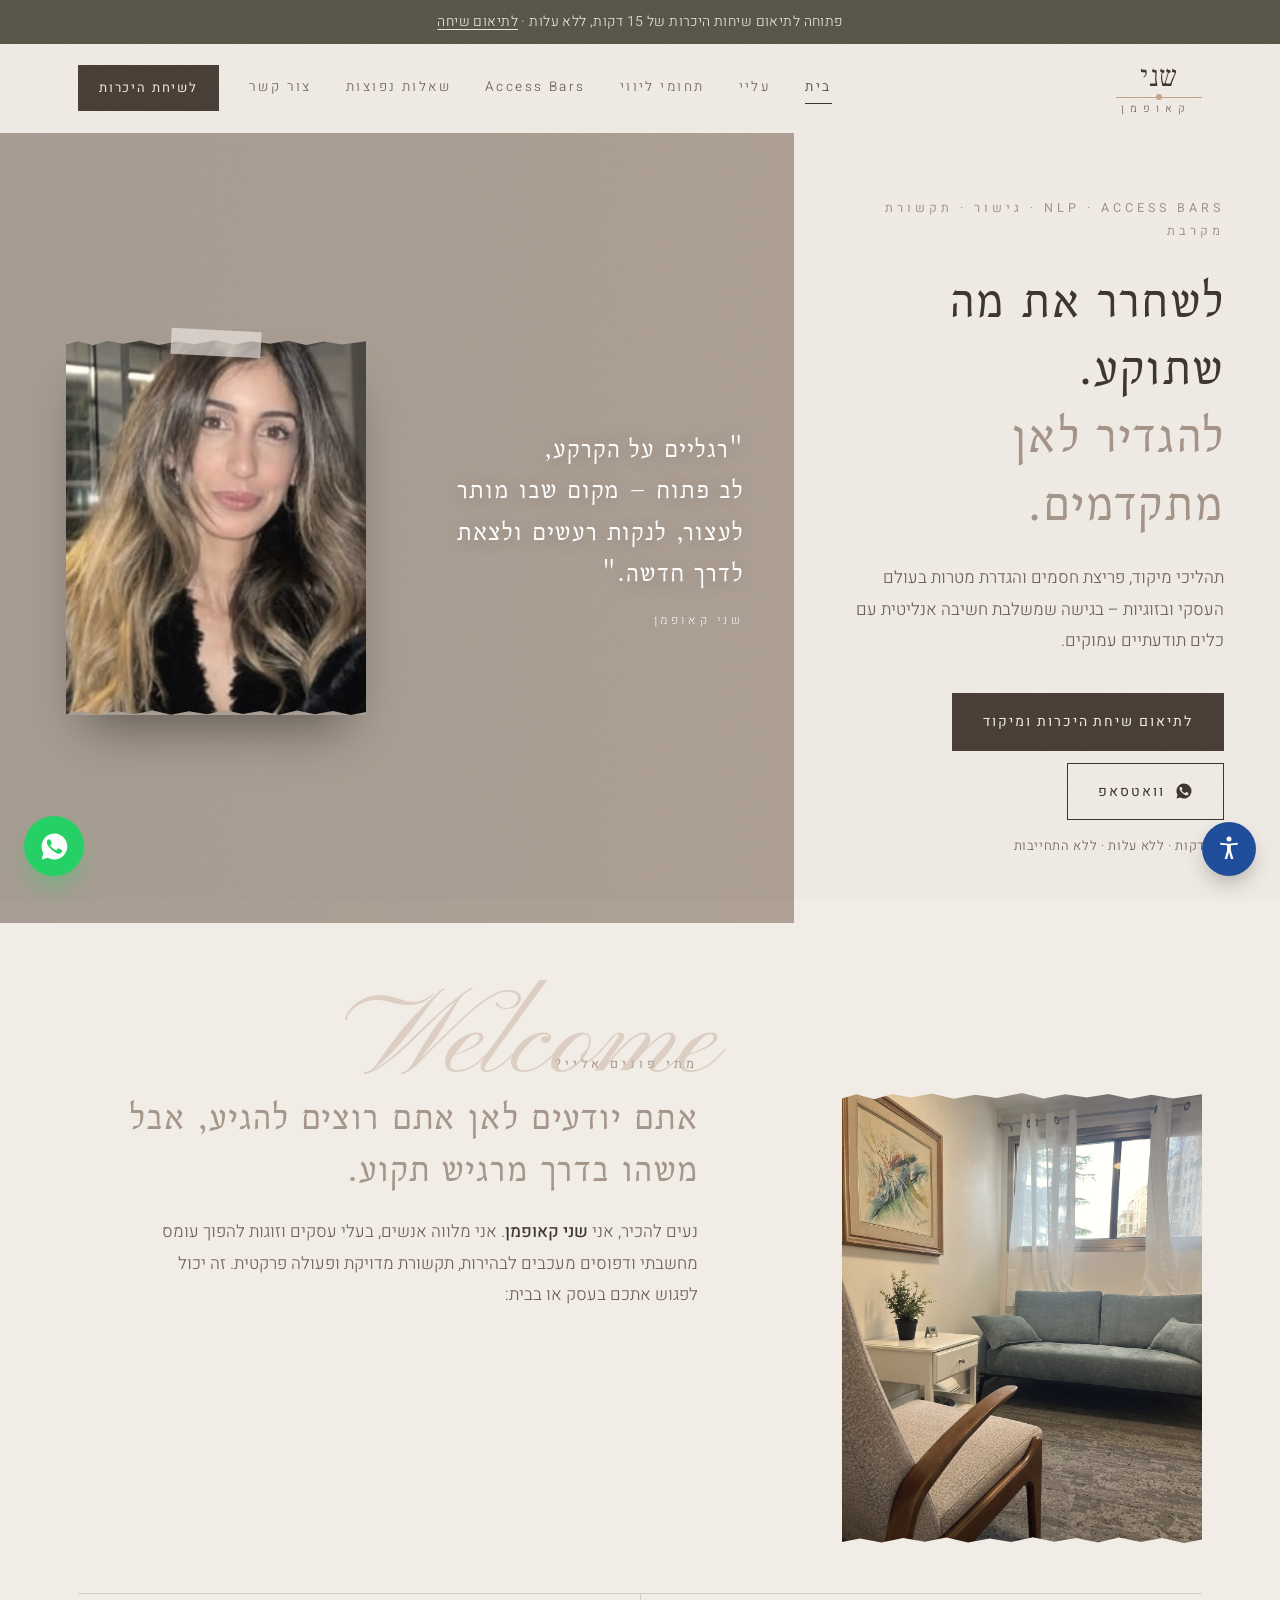
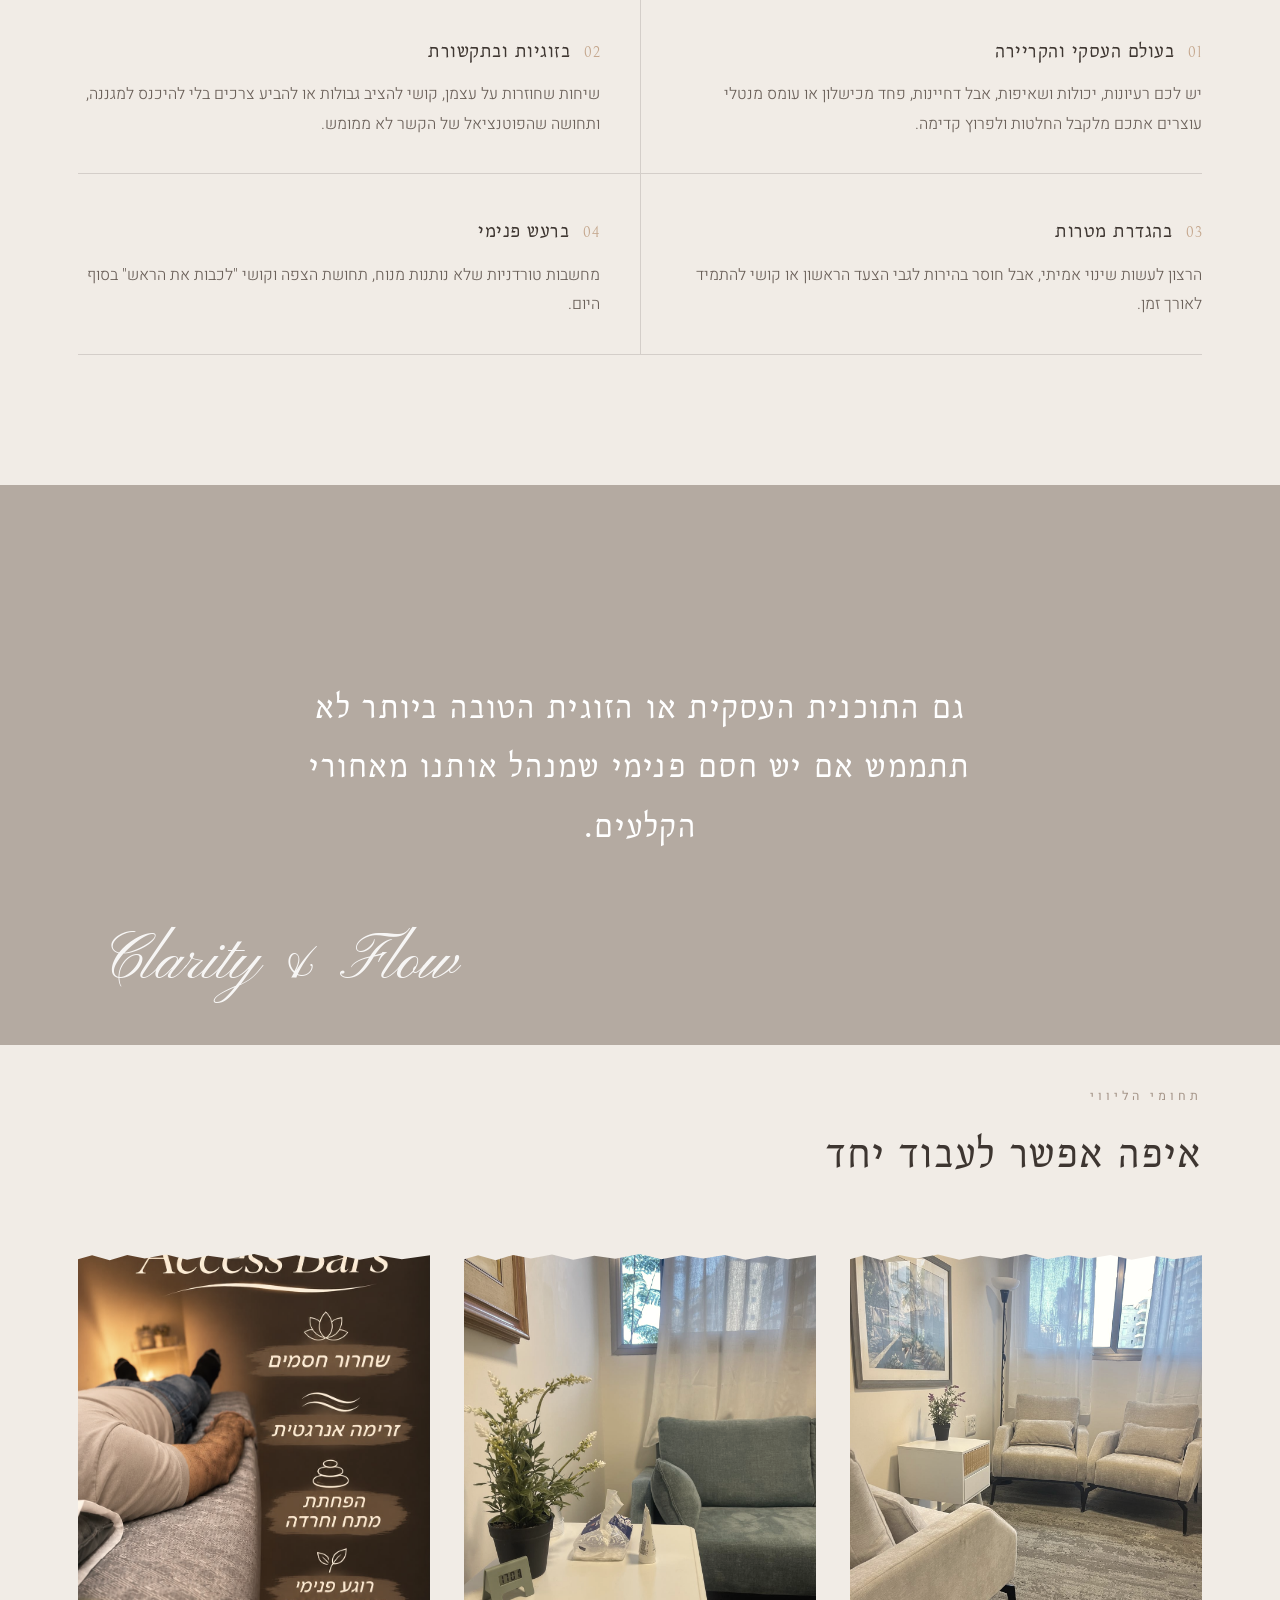
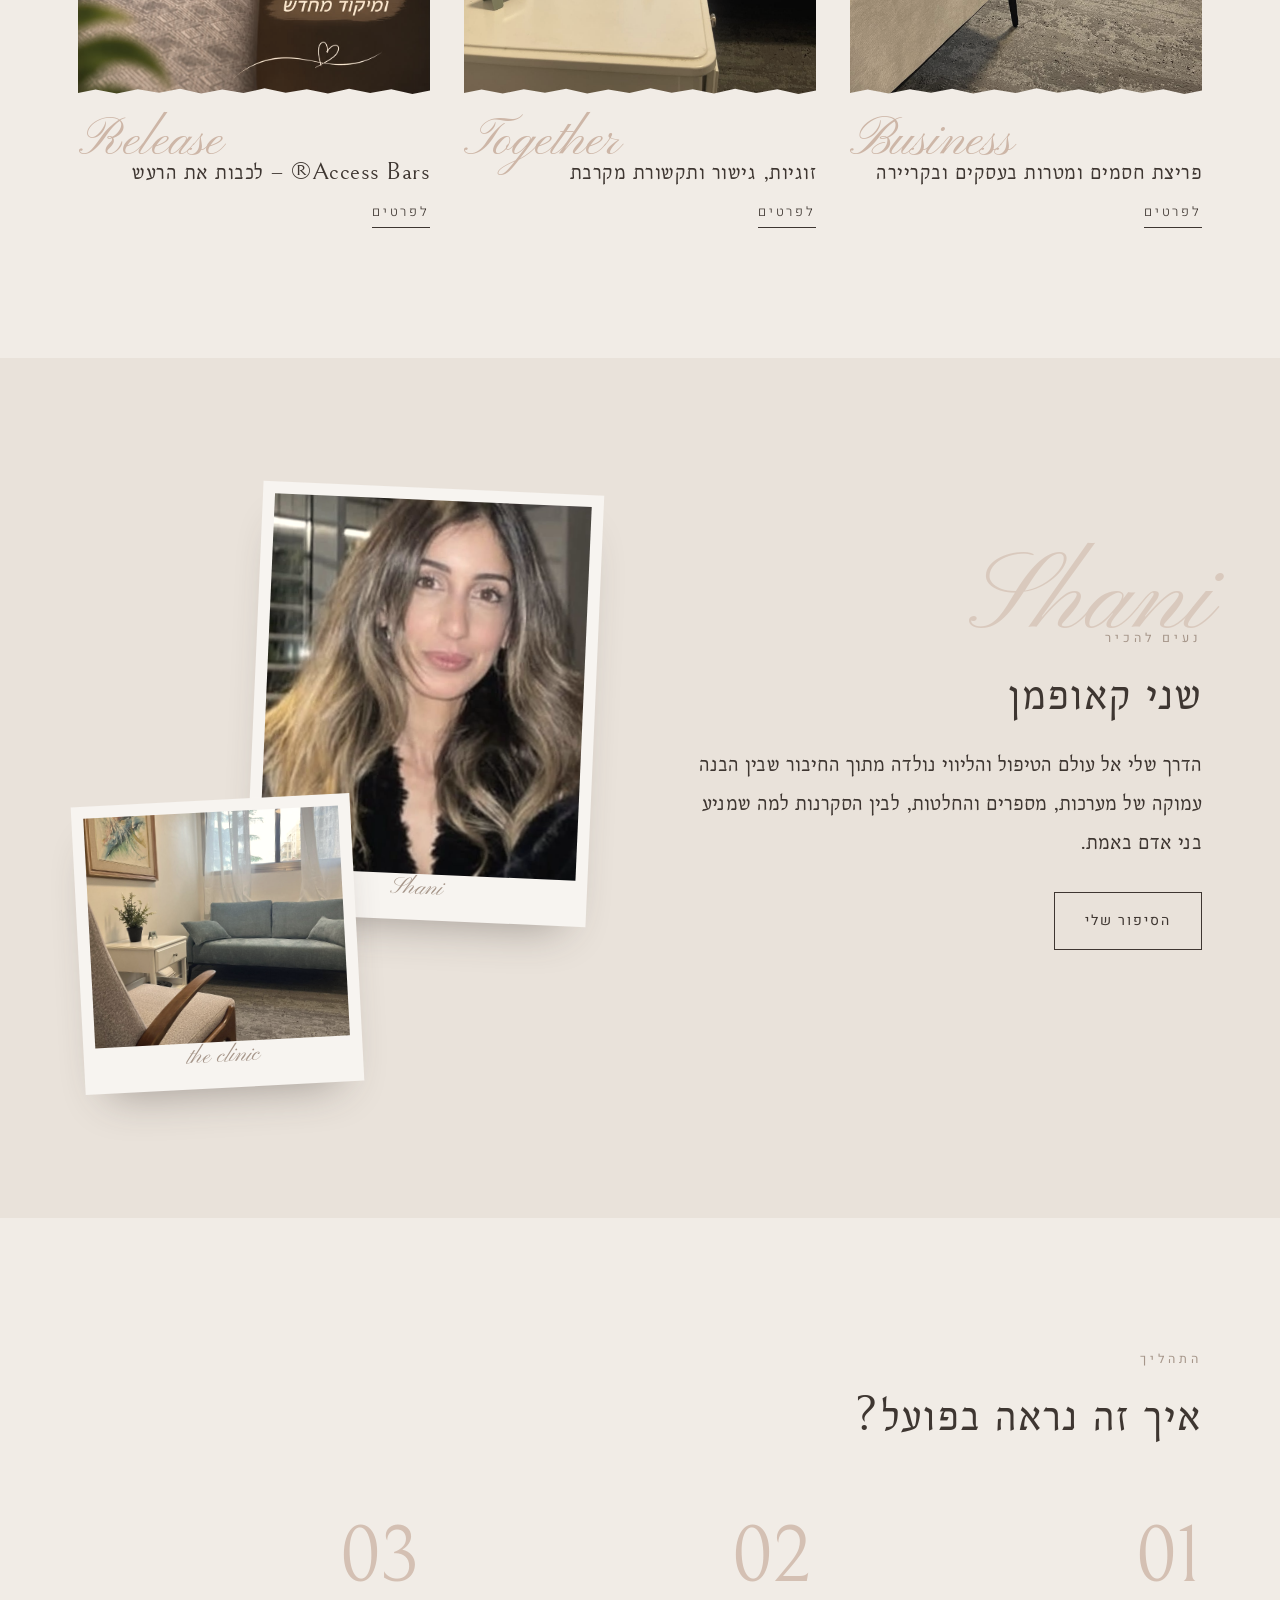
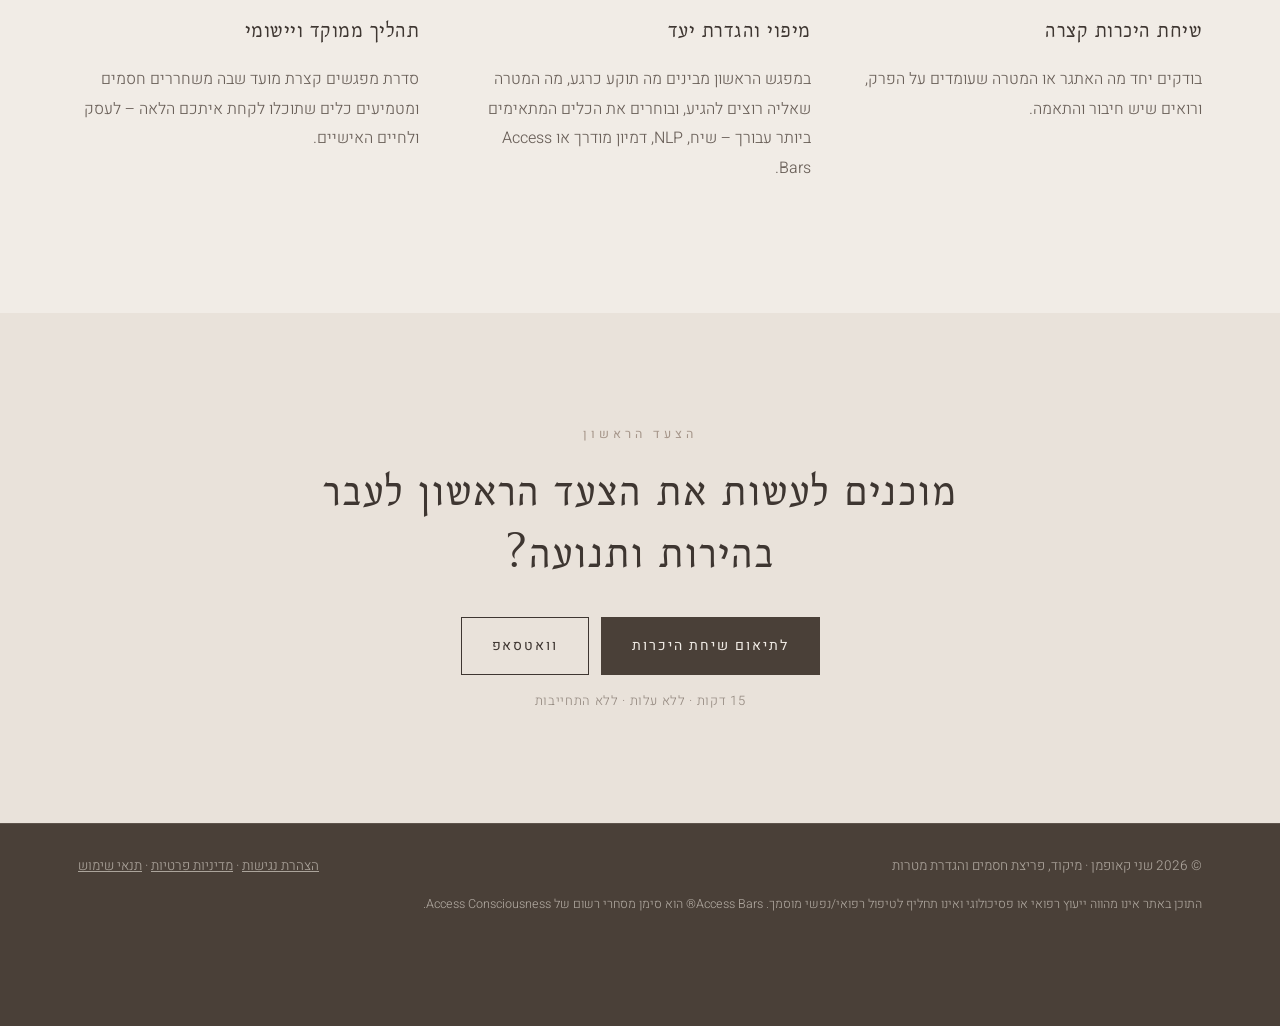
==== index.html @ eb892810 "Initial site for Shani Kaufman Co-Authored-By: Claude Opus 5.5 <noreply@anthropic.com>" ====
<!doctype html>
<html lang="he" dir="rtl">
<head>
<meta charset="utf-8">
<meta name="viewport" content="width=device-width, initial-scale=1">
<title>שני קאופמן | מיקוד, פריצת חסמים והגדרת מטרות</title>
<meta name="description" content="תהליכי מיקוד, פריצת חסמים והגדרת מטרות בעסקים ובזוגיות – NLP, דמיון מודרך, Access Bars, גישור ותקשורת מקרבת.">
<meta property="og:title" content="שני קאופמן | מיקוד, פריצת חסמים והגדרת מטרות">
<meta property="og:description" content="תהליכי מיקוד, פריצת חסמים והגדרת מטרות בעסקים ובזוגיות – NLP, דמיון מודרך, Access Bars, גישור ותקשורת מקרבת.">
<meta property="og:image" content="assets/shani.jpg">
<meta name="theme-color" content="#F1ECE6">
<link rel="icon" href="data:image/svg+xml,%3Csvg xmlns='http://www.w3.org/2000/svg' viewBox='0 0 64 64'%3E%3Crect width='64' height='64' rx='16' fill='%234A4038'/%3E%3Cpath d='M12 40c6 0 9-14 17-14s7 12 0 12-4-14 8-14h15' fill='none' stroke='%23F1ECE6' stroke-width='3.4' stroke-linecap='round'/%3E%3Ccircle cx='52' cy='24' r='3.2' fill='%23C4A68C'/%3E%3C/svg%3E">
<link rel="preconnect" href="https://fonts.googleapis.com">
<link rel="preconnect" href="https://fonts.gstatic.com" crossorigin>
<link href="https://fonts.googleapis.com/css2?family=Bellefair&family=Frank+Ruhl+Libre:wght@300;400&family=Heebo:wght@300;400;500&family=Pinyon+Script&display=swap" rel="stylesheet">
<link rel="stylesheet" href="assets/style.css">
</head>
<body>
<a class="skip" href="#main">דילוג לתוכן הראשי</a>
<div class="topbar">פתוחה לתיאום שיחות היכרות של 15 דקות, ללא עלות · <a href="contact.html">לתיאום שיחה</a></div>
<header class="nav" id="nav"><div class="nav-in">
<a href="index.html" class="brand" aria-label="שני קאופמן – דף הבית"><span class="wm"><span class="wm-1">שני</span><span class="wm-line" aria-hidden="true"><i></i></span><span class="wm-2">קאופמן</span></span></a>
<nav class="nav-links" aria-label="ניווט ראשי"><a href="index.html" aria-current="page">בית</a><a href="about.html">עליי</a><a href="services.html">תחומי ליווי</a><a href="access-bars.html">Access Bars</a><a href="faq.html">שאלות נפוצות</a><a href="contact.html">צור קשר</a></nav>
<details class="mobile-menu"><summary>תפריט ☰</summary><nav aria-label="ניווט נייד"><a href="index.html" aria-current="page">בית</a><a href="about.html">עליי</a><a href="services.html">תחומי ליווי</a><a href="access-bars.html">Access Bars</a><a href="faq.html">שאלות נפוצות</a><a href="contact.html">צור קשר</a></nav></details>
<a href="contact.html" class="btn btn-fill"><span>לשיחת היכרות</span></a>
</div></header>
<main id="main" tabindex="-1">
<section class="hero" id="top" style="padding:0">
  <div class="hero-txt">
    <div class="label rv">NLP · Access Bars · גישור · תקשורת מקרבת</div>
    <h1 class="rv d1">לשחרר את מה שתוקע.<span>להגדיר לאן מתקדמים.</span></h1>
    <p class="rv d2">תהליכי מיקוד, פריצת חסמים והגדרת מטרות בעולם העסקי ובזוגיות – בגישה שמשלבת חשיבה אנליטית עם כלים תודעתיים עמוקים.</p>
    <div class="btns rv d2">
      <a href="contact.html" class="btn btn-fill">לתיאום שיחת היכרות ומיקוד</a>
      <a class="btn wa-link" href="#">
        <svg viewBox="0 0 24 24" fill="currentColor" aria-hidden="true"><path d="M12 2a10 10 0 0 0-8.6 15.1L2 22l5-1.3A10 10 0 1 0 12 2zm5.8 14.2c-.2.7-1.4 1.3-2 1.4-.5.1-1.2.1-1.9-.1a17 17 0 0 1-6.9-6c-.5-.8-.9-1.8-.9-2.8 0-1 .5-1.6.8-1.9.3-.3.6-.3.8-.3h.6c.2 0 .4 0 .6.5l.9 2.1c.1.2.1.4 0 .5l-.4.6-.4.4c-.1.2-.3.3-.1.6.2.3.8 1.3 1.7 2.1 1.2 1 2.1 1.4 2.4 1.5.3.1.5.1.7-.1l.9-1.1c.2-.3.4-.2.7-.1l2 1c.3.1.5.2.5.3.1.2.1.7-.1 1.4z"/></svg>
        וואטסאפ</a>
    </div>
    <p class="hero-note rv d2">15 דקות · ללא עלות · ללא התחייבות</p>
  </div>
  <div class="hero-vis">
    <div class="bg" aria-hidden="true"></div>
    <div class="inner">
      <div class="hero-quote rv d1">"רגליים על הקרקע,<br>לב פתוח – מקום שבו מותר לעצור, לנקות רעשים ולצאת לדרך חדשה."<small>שני קאופמן</small></div>
      <figure class="hero-portrait rv d2" style="position:relative"><span class="tape" aria-hidden="true"></span><img class="photo torn" src="assets/shani.jpg" alt="שני קאופמן"></figure>
    </div>
  </div>
</section><section id="welcome">
  <div class="wrap welcome">
    <div class="pic rv"><img class="photo torn" src="assets/clinic-3.jpg" alt="חדר הקליניקה – ספה בגוון טורקיז מול חלון" loading="lazy"></div>
    <div class="txt">
      <span class="script" aria-hidden="true">Welcome</span>
      <div class="label rv">מתי פונים אליי?</div>
      <h2 class="rv d1" style="margin-top:14px">אתם יודעים לאן אתם רוצים להגיע, אבל משהו בדרך מרגיש תקוע.</h2>
      <p class="rv d2">נעים להכיר, אני <strong>שני קאופמן</strong>. אני מלווה אנשים, בעלי עסקים וזוגות להפוך עומס מחשבתי ודפוסים מעכבים לבהירות, תקשורת מדויקת ופעולה פרקטית. זה יכול לפגוש אתכם בעסק או בבית:</p>
    </div>
  </div>
  <div class="wrap">
    <div class="pains">
      <article class="pain rv"><h3><i>01</i>בעולם העסקי והקריירה</h3><p>יש לכם רעיונות, יכולות ושאיפות, אבל דחיינות, פחד מכישלון או עומס מנטלי עוצרים אתכם מלקבל החלטות ולפרוץ קדימה.</p></article>
      <article class="pain rv d1"><h3><i>02</i>בזוגיות ובתקשורת</h3><p>שיחות שחוזרות על עצמן, קושי להציב גבולות או להביע צרכים בלי להיכנס למגננה, ותחושה שהפוטנציאל של הקשר לא ממומש.</p></article>
      <article class="pain rv"><h3><i>03</i>בהגדרת מטרות</h3><p>הרצון לעשות שינוי אמיתי, אבל חוסר בהירות לגבי הצעד הראשון או קושי להתמיד לאורך זמן.</p></article>
      <article class="pain rv d1"><h3><i>04</i>ברעש פנימי</h3><p>מחשבות טורדניות שלא נותנות מנוח, תחושת הצפה וקושי "לכבות את הראש" בסוף היום.</p></article>
    </div>
  </div>
</section><!-- BAND -->
<div class="band">
  <div class="bg" aria-hidden="true"></div>
  <blockquote class="rv">גם התוכנית העסקית או הזוגית הטובה ביותר לא תתממש אם יש חסם פנימי שמנהל אותנו מאחורי הקלעים.</blockquote>
  <span class="script" aria-hidden="true">Clarity &amp; Flow</span>
</div>

<section style="padding-top:40px"><div class="wrap"><div class="label rv">תחומי הליווי</div><h2 class="rv d1" style="margin-top:14px">איפה אפשר לעבוד יחד</h2>
<div class="teasers">
<a class="teaser rv" href="services.html#business"><div class="imgw"><img class="photo torn" src="assets/clinic-2.jpg" alt="" loading="lazy"></div><span class="script" aria-hidden="true">Business</span><h3>פריצת חסמים ומטרות בעסקים ובקריירה</h3><span class="more">לפרטים</span></a>
<a class="teaser rv d1" href="services.html#couples"><div class="imgw"><img class="photo torn" src="assets/clinic-1.jpg" alt="" loading="lazy"></div><span class="script" aria-hidden="true">Together</span><h3>זוגיות, גישור ותקשורת מקרבת</h3><span class="more">לפרטים</span></a>
<a class="teaser rv d2" href="access-bars.html"><div class="imgw"><img class="photo torn" src="assets/access-bars.jpg" alt="" loading="lazy" style="object-position:50% 70%"></div><span class="script" aria-hidden="true">Release</span><h3>Access Bars® – לכבות את הרעש</h3><span class="more">לפרטים</span></a>
</div></div></section><section class="about"><div class="wrap split"><div style="position:relative"><span class="script" aria-hidden="true">Shani</span><div class="label rv">נעים להכיר</div><h2 class="rv d1" style="margin-top:14px">שני קאופמן</h2>
<p class="big rv d1">הדרך שלי אל עולם הטיפול והליווי נולדה מתוך החיבור שבין הבנה עמוקה של מערכות, מספרים והחלטות, לבין הסקרנות למה שמניע בני אדם באמת.</p>
<a href="about.html" class="btn rv" style="margin-top:30px">הסיפור שלי</a></div>
<div class="about-pics rv d1"><figure class="p1"><img class="photo" src="assets/shani.jpg" alt="שני קאופמן"><figcaption>Shani</figcaption></figure><figure class="p2"><img class="photo" src="assets/clinic-3.jpg" alt="הקליניקה" loading="lazy"><figcaption>the clinic</figcaption></figure></div></div></section><section id="process">
  <div class="wrap">
    <div class="label rv">התהליך</div>
    <h2 class="rv d1" style="margin-top:14px">איך זה נראה בפועל?</h2>
    <div class="steps">
      <div class="step rv"><div class="n">01</div><h3>שיחת היכרות קצרה</h3><p>בודקים יחד מה האתגר או המטרה שעומדים על הפרק, ורואים שיש חיבור והתאמה.</p></div>
      <div class="step rv d1"><div class="n">02</div><h3>מיפוי והגדרת יעד</h3><p>במפגש הראשון מבינים מה תוקע כרגע, מה המטרה שאליה רוצים להגיע, ובוחרים את הכלים המתאימים ביותר עבורך – שיח, NLP, דמיון מודרך או Access Bars.</p></div>
      <div class="step rv d2"><div class="n">03</div><h3>תהליך ממוקד ויישומי</h3><p>סדרת מפגשים קצרת מועד שבה משחררים חסמים ומטמיעים כלים שתוכלו לקחת איתכם הלאה – לעסק ולחיים האישיים.</p></div>
    </div>
  </div>
</section><section class="cta-strip"><div class="label rv">הצעד הראשון</div><h2 class="rv d1" style="margin-top:14px">מוכנים לעשות את הצעד הראשון לעבר בהירות ותנועה?</h2>
<div class="btns rv d2"><a href="contact.html" class="btn btn-fill">לתיאום שיחת היכרות</a><a href="#" class="btn wa-link">וואטסאפ</a></div>
<p class="hero-note">15 דקות · ללא עלות · ללא התחייבות</p></section>
</main>
<footer><div class="wrap">
  <span>© <span id="y"></span> שני קאופמן · מיקוד, פריצת חסמים והגדרת מטרות</span>
  <span><a href="accessibility.html">הצהרת נגישות</a> · <a href="privacy.html">מדיניות פרטיות</a> · <a href="terms.html">תנאי שימוש</a></span>
  <span style="flex-basis:100%;font-size:12.5px">התוכן באתר אינו מהווה ייעוץ רפואי או פסיכולוגי ואינו תחליף לטיפול רפואי/נפשי מוסמך. Access Bars® הוא סימן מסחרי רשום של Access Consciousness.</span>
</div></footer>
<a class="fab wa-link" href="#" aria-label="שליחת הודעה בוואטסאפ"><svg viewBox="0 0 24 24" aria-hidden="true"><path d="M12 2a10 10 0 0 0-8.6 15.1L2 22l5-1.3A10 10 0 1 0 12 2zm5.8 14.2c-.2.7-1.4 1.3-2 1.4-.5.1-1.2.1-1.9-.1a17 17 0 0 1-6.9-6c-.5-.8-.9-1.8-.9-2.8 0-1 .5-1.6.8-1.9.3-.3.6-.3.8-.3h.6c.2 0 .4 0 .6.5l.9 2.1c.1.2.1.4 0 .5l-.4.6-.4.4c-.1.2-.3.3-.1.6.2.3.8 1.3 1.7 2.1 1.2 1 2.1 1.4 2.4 1.5.3.1.5.1.7-.1l.9-1.1c.2-.3.4-.2.7-.1l2 1c.3.1.5.2.5.3.1.2.1.7-.1 1.4z"/></svg></a>

<button class="a11y-btn" id="a11yBtn" aria-label="תפריט נגישות" aria-expanded="false" aria-controls="a11yPanel"><svg viewBox="0 0 24 24" aria-hidden="true"><circle cx="12" cy="4" r="2"/><path d="M19 8.5 13.5 9v4l2 7h-2l-1.5-5.5L10.5 20h-2l2-7V9L5 8.5V7l7 .8 7-.8z"/></svg></button>
<div class="a11y-panel" id="a11yPanel" role="dialog" aria-label="אפשרויות נגישות">
  <h4>התאמות נגישות</h4>
  <button data-c="fs1" aria-pressed="false">הגדלת טקסט</button>
  <button data-c="fs2" aria-pressed="false">הגדלת טקסט נוספת</button>
  <button data-c="hc" aria-pressed="false">ניגודיות גבוהה</button>
  <button data-c="gs" aria-pressed="false">גווני אפור</button>
  <button data-c="ul" aria-pressed="false">הדגשת קישורים</button>
  <button data-c="rf" aria-pressed="false">גופן קריא</button>
  <button data-c="na" aria-pressed="false">עצירת אנימציות</button>
  <button id="a11yReset">איפוס</button>
  <a href="accessibility.html">הצהרת נגישות</a>
</div>

<script src="assets/site.js"></script>
</body>
</html>
---- assets/style.css ----
:root{
  --paper:#F1ECE6; --paper-2:#E9E2DA; --card:#F7F4F0;
  --ink:#3E3631; --ink-soft:#6B615A; --muted:#968B82;
  --taupe:#A6968A; --blush:#CDB6A7; --olive:#5A574A; --deep:#4A4038; --gold:#C4A68C;
  --line:rgba(62,54,49,.16);
  --serif:'Bellefair','Frank Ruhl Libre',serif; --sans:'Heebo',system-ui,sans-serif; --script:'Pinyon Script',cursive;
  --max:1180px;
  --torn:url("data:image/svg+xml,%3Csvg xmlns='http://www.w3.org/2000/svg' viewBox='0 0 100 100' preserveAspectRatio='none'%3E%3Cpath d='M0 1.2 4 .3 9 1.4 14 .2 19 1 25 .1 31 1.3 37 .4 43 1.1 50 0 56 1.2 62 .3 68 1 74 .2 80 1.3 86 .4 92 1.2 100 .3V99.2L95 100 89 98.9 83 99.8 77 98.8 71 99.9 65 98.9 59 99.7 53 98.7 47 99.8 41 99 35 99.9 29 98.8 23 99.7 17 98.9 11 99.9 5 99 0 99.8Z'/%3E%3C/svg%3E");
}
*{box-sizing:border-box;margin:0;padding:0}
html{scroll-behavior:smooth}
body{font-family:var(--sans);font-weight:300;background:var(--paper);color:var(--ink);line-height:1.85;font-size:17px;-webkit-font-smoothing:antialiased;overflow-x:hidden}
/* paper texture */
body::before{content:"";position:fixed;inset:0;pointer-events:none;z-index:100;opacity:.35;mix-blend-mode:multiply;
  background-image:url("data:image/svg+xml,%3Csvg xmlns='http://www.w3.org/2000/svg' width='300' height='300'%3E%3Cfilter id='n'%3E%3CfeTurbulence type='fractalNoise' baseFrequency='.75' numOctaves='4' stitchTiles='stitch'/%3E%3CfeColorMatrix values='0 0 0 0 .45 0 0 0 0 .4 0 0 0 0 .36 0 0 0 .18 0'/%3E%3C/filter%3E%3Crect width='100%25' height='100%25' filter='url(%23n)'/%3E%3C/svg%3E")}
img{max-width:100%;display:block}
a{color:inherit;text-decoration:none}
.wrap{max-width:var(--max);margin:0 auto;padding:0 28px}
.photo{filter:sepia(.18) saturate(.78) contrast(.96) brightness(1.02)}
.torn{-webkit-mask:var(--torn) center/100% 100%;mask:var(--torn) center/100% 100%}
.label{font-family:var(--sans);font-size:12.5px;letter-spacing:.32em;font-weight:400;color:var(--taupe);text-transform:uppercase}
.script{font-family:var(--script);font-weight:400;color:var(--blush);line-height:1;pointer-events:none;direction:ltr}
h1,h2,h3{font-family:var(--serif);font-weight:400;letter-spacing:.02em;color:var(--ink)}
h2{font-size:clamp(32px,4vw,52px);line-height:1.2}

/* announcement + nav */
.topbar{background:var(--olive);color:#EDE7DF;text-align:center;font-size:14px;padding:9px 16px;letter-spacing:.03em}
.topbar a{text-decoration:underline;text-underline-offset:3px}
.nav{position:sticky;top:0;z-index:50;background:rgba(241,236,230,.86);backdrop-filter:blur(12px);-webkit-backdrop-filter:blur(12px);border-bottom:1px solid transparent;transition:border-color .3s}
.nav.scrolled{border-color:var(--line)}
.nav-in{max-width:var(--max);margin:0 auto;padding:18px 28px;display:flex;align-items:center;gap:30px}
.brand{font-family:var(--serif);font-size:25px;letter-spacing:.12em;display:flex;align-items:center;gap:12px}
.brand svg{width:44px;height:28px}
.nav-links{display:flex;gap:34px;margin-inline-start:auto;font-size:13.5px;letter-spacing:.18em;color:var(--ink-soft)}
.nav-links a{position:relative;padding:4px 0}
.nav-links a::after{content:"";position:absolute;bottom:0;right:0;width:0;height:1px;background:var(--ink);transition:width .35s}
.nav-links a:hover::after{width:100%}
.btn{display:inline-flex;align-items:center;justify-content:center;gap:10px;font-family:var(--sans);font-weight:400;font-size:14px;letter-spacing:.14em;padding:15px 30px;border:1px solid var(--ink);background:transparent;color:var(--ink);cursor:pointer;transition:.35s}
.btn:hover{background:var(--ink);color:var(--paper)}
.btn-fill{background:var(--deep);color:var(--paper);border-color:var(--deep)}
.btn-fill:hover{background:transparent;color:var(--deep)}
.btn-wa{background:#25D366;border-color:#25D366;color:#fff}
.btn-wa:hover{background:#1ea952;border-color:#1ea952;color:#fff}
.btn svg{width:18px;height:18px}
.nav .btn{padding:10px 20px;font-size:13px}

/* HERO */
.hero{display:grid;grid-template-columns:38% 62%;min-height:calc(100vh - 110px)}
.hero-txt{display:flex;flex-direction:column;justify-content:center;padding:60px 56px;position:relative}
.hero-txt h1{font-size:clamp(40px,4.6vw,66px);line-height:1.15;margin:22px 0 26px}
.hero-txt h1 span{display:block;color:var(--taupe)}
.hero-txt p{color:var(--ink-soft);max-width:420px}
.hero-txt .btns{display:flex;flex-wrap:wrap;gap:12px;margin-top:36px}
.hero-note{font-size:13px;color:var(--muted);margin-top:14px;letter-spacing:.05em}
.hero-vis{position:relative;overflow:hidden;background:#B9AEA4}
.hero-vis .bg{position:absolute;inset:0;background:url(assets/clinic-2.jpg) center/cover;filter:sepia(.35) saturate(.5) brightness(.95);transform:scale(1.08);animation:slowzoom 24s ease-in-out infinite alternate}
.hero-vis::after{content:"";position:absolute;inset:0;background:linear-gradient(90deg,rgba(74,64,56,.15),rgba(166,150,138,.55))}
@keyframes slowzoom{to{transform:scale(1.16)}}
.hero-vis .inner{position:relative;z-index:2;height:100%;display:grid;grid-template-columns:1fr 1fr;align-items:center;gap:30px;padding:60px 50px}
.hero-portrait{width:100%;max-width:300px;justify-self:center;transform:rotate(-2deg);box-shadow:0 30px 50px -20px rgba(0,0,0,.45)}
.hero-portrait img{aspect-ratio:4/5;object-fit:cover;object-position:50% 25%;width:100%}
.tape{position:absolute;width:90px;height:26px;background:rgba(241,236,230,.65);top:-10px;left:50%;transform:translateX(-50%) rotate(3deg);z-index:2}
.hero-quote{color:#fff;font-family:var(--serif);font-size:clamp(24px,2.4vw,34px);line-height:1.35;letter-spacing:.03em;text-shadow:0 2px 20px rgba(0,0,0,.25)}
.hero-quote small{display:block;margin-top:18px;font-family:var(--sans);font-size:12px;letter-spacing:.3em;opacity:.85}

/* welcome */
section{padding:130px 0;position:relative}
.welcome{display:grid;grid-template-columns:.8fr 1.2fr;gap:90px;align-items:start}
.welcome .pic{position:relative;max-width:360px;margin-top:40px}
.welcome .pic img{aspect-ratio:4/5;object-fit:cover;object-position:50% 25%;width:100%}
.welcome .txt{position:relative}
.welcome .script{position:absolute;top:-70px;right:-20px;font-size:120px;opacity:.55}
.welcome h2{position:relative;color:var(--taupe);font-size:clamp(30px,3.4vw,44px)}
.welcome .txt p{margin-top:22px;color:var(--ink-soft);max-width:560px}
.welcome .txt p strong{font-weight:500;color:var(--ink)}

/* pains */
.pains{display:grid;grid-template-columns:1fr 1fr;gap:0;margin-top:50px;border-top:1px solid var(--line)}
.pain{padding:34px 0 34px 40px;border-bottom:1px solid var(--line)}
.pain:nth-child(odd){border-left:1px solid var(--line)}
.pain:nth-child(even){padding-right:40px;padding-left:0}
.pain h3{font-size:24px;margin-bottom:8px;display:flex;align-items:baseline;gap:14px}
.pain h3 i{font-style:normal;font-family:var(--serif);font-size:15px;color:var(--gold)}
.pain p{color:var(--ink-soft);font-size:16px}

/* quote band */
.band{position:relative;min-height:560px;display:grid;place-items:center;overflow:hidden;text-align:center;padding:100px 24px}
.band .bg{position:absolute;inset:0;background:url(assets/clinic-1.jpg) center 30%/cover;filter:sepia(.45) saturate(.45) brightness(.9) blur(1.5px);transform:scale(1.05)}
.band::after{content:"";position:absolute;inset:0;background:rgba(120,106,94,.5)}
.band blockquote{position:relative;z-index:2;max-width:760px;color:#fff;font-family:var(--serif);font-size:clamp(26px,3.2vw,42px);line-height:1.45;letter-spacing:.03em}
.band .script{position:absolute;z-index:2;bottom:50px;left:8%;color:#fff;font-size:64px;opacity:.9}

/* approach */
.duo{display:grid;grid-template-columns:1fr 1fr;gap:70px;margin-top:70px}
.world{position:relative}
.world .script{position:absolute;top:-46px;right:-10px;font-size:84px;opacity:.6}
.world h3{position:relative;font-size:32px;margin-bottom:14px}
.world p{color:var(--ink-soft)}
.world ul{list-style:none;display:flex;flex-wrap:wrap;gap:8px 18px;margin-top:22px;font-size:13px;letter-spacing:.2em;color:var(--taupe)}
.world li::before{content:"— "}

/* offerings */
.offer{display:grid;grid-template-columns:1fr 1fr;gap:90px;align-items:center;margin-bottom:120px}
.offer:last-child{margin-bottom:0}
.offer.flip .offer-img{order:-1}
.offer-txt{position:relative;max-width:470px}
.offer-txt .script{position:absolute;top:-58px;right:-30px;font-size:96px;opacity:.6}
.offer-txt h3{position:relative;font-size:clamp(28px,2.8vw,38px);line-height:1.2;margin-bottom:22px}
.offer-txt ul{list-style:none;display:grid;gap:14px}
.offer-txt li{color:var(--ink-soft);padding-inline-start:22px;position:relative;font-size:16px}
.offer-txt li::before{content:"";position:absolute;right:0;top:13px;width:10px;height:1px;background:var(--taupe)}
.offer-txt li b{font-weight:500;color:var(--ink)}
.offer-txt .btn{margin-top:30px}
.offer-img{position:relative;max-width:440px;justify-self:center;width:100%}
.offer-img img{width:100%;aspect-ratio:4/5;object-fit:cover}

/* about */
.about{background:var(--paper-2)}
.about-grid{display:grid;grid-template-columns:1.1fr .9fr;gap:90px;align-items:center}
.about .script{font-size:110px;opacity:.55;position:absolute;top:-80px;right:-10px}
.about h2{position:relative}
.about p{color:var(--ink-soft);margin-top:20px}
.about p.big{font-family:var(--serif);font-size:25px;line-height:1.55;color:var(--ink)}
.creds{display:flex;flex-wrap:wrap;gap:8px 22px;margin-top:30px;font-size:13px;letter-spacing:.2em;color:var(--taupe)}
.about-pics{position:relative;height:600px}
.about-pics figure{position:absolute;background:var(--card);padding:12px 12px 46px;box-shadow:0 25px 45px -25px rgba(62,54,49,.45)}
.about-pics img{width:100%;height:100%;object-fit:cover}
.about-pics .p1{width:66%;height:72%;top:0;right:0;transform:rotate(2.5deg)}
.about-pics .p1 img{object-position:50% 25%}
.about-pics .p2{width:54%;height:48%;bottom:0;left:0;transform:rotate(-3deg)}
.about-pics figcaption{position:absolute;bottom:10px;right:0;left:0;text-align:center;font-family:var(--script);font-size:24px;color:var(--taupe);direction:ltr}

/* process */
.steps{display:grid;grid-template-columns:repeat(3,1fr);gap:50px;margin-top:70px}
.step .n{font-family:var(--serif);font-size:80px;line-height:1;color:var(--blush);opacity:.8}
.step h3{font-size:25px;margin:10px 0 12px}
.step p{color:var(--ink-soft);font-size:16px}
.gallery{display:grid;grid-template-columns:1.3fr 1fr 1fr;gap:20px;margin-top:90px}
.gallery img{width:100%;height:360px;object-fit:cover}

/* faq */
.faq-wrap{display:grid;grid-template-columns:.8fr 1.2fr;gap:90px}
details{border-bottom:1px solid var(--line);padding:26px 0}
details:first-child{border-top:1px solid var(--line)}
summary{list-style:none;cursor:pointer;display:flex;justify-content:space-between;gap:20px;align-items:center;font-family:var(--serif);font-size:23px}
summary::-webkit-details-marker{display:none}
summary i{flex:none;font-style:normal;font-size:26px;font-weight:300;color:var(--taupe);transition:transform .3s}
details[open] summary i{transform:rotate(45deg)}
details p{margin-top:14px;color:var(--ink-soft);max-width:640px}

/* contact */
.contact{background:var(--deep);color:#EDE6DE}
.contact h2{color:#F4EFE9}
.contact .label{color:var(--blush)}
.contact-grid{display:grid;grid-template-columns:1fr 1fr;gap:80px}
.contact .script{color:var(--gold);font-size:90px;opacity:.5;position:absolute;top:-60px;right:-10px}
.contact-intro{position:relative}
.contact-intro p{margin-top:20px;color:rgba(237,230,222,.75)}
.cards{display:grid;gap:0;margin-top:40px;border-top:1px solid rgba(237,230,222,.18)}
.cc{display:flex;align-items:center;gap:20px;padding:20px 4px;border-bottom:1px solid rgba(237,230,222,.18);transition:padding .3s}
.cc:hover{padding-inline-start:14px}
.cc svg{width:24px;height:24px;flex:none}
.cc small{display:block;font-size:12px;letter-spacing:.25em;color:var(--blush)}
.cc b{font-weight:400;font-size:18px;direction:ltr;unicode-bidi:plaintext}
.cc .arr{margin-inline-start:auto;opacity:.6}
form{background:var(--card);color:var(--ink);padding:48px 44px}
form h3{font-size:30px;margin-bottom:26px}
.field{margin-bottom:20px}
.field>label{display:block;font-size:12.5px;letter-spacing:.2em;color:var(--ink-soft);margin-bottom:6px}
.field input[type=text],.field input[type=tel]{width:100%;padding:12px 2px;border:0;border-bottom:1px solid var(--line);background:transparent;font:inherit;font-size:17px;color:var(--ink);transition:.2s}
.field input:focus{outline:none;border-color:var(--deep)}
.chips{display:flex;flex-wrap:wrap;gap:8px;margin-top:6px}
.chips input{position:absolute;opacity:0;width:1px;height:1px}
.chips label{cursor:pointer;padding:9px 16px;border:1px solid var(--line);font-size:14.5px;transition:.2s}
.chips input:checked+label{background:var(--deep);color:var(--paper);border-color:var(--deep)}
.chips input:focus-visible+label{outline:3px solid var(--gold);outline-offset:2px}
.consent{display:flex;gap:10px;align-items:flex-start;font-size:13.5px;color:var(--ink-soft);margin-top:8px}
.consent input{margin-top:5px;width:18px;height:18px;accent-color:var(--deep);flex:none}
.consent a{text-decoration:underline}
.form-btns{display:grid;grid-template-columns:1fr 1fr;gap:10px;margin-top:22px}

footer{background:var(--deep);color:rgba(237,230,222,.6);font-size:13.5px;padding:30px 0 110px;border-top:1px solid rgba(237,230,222,.12)}
footer .wrap{display:flex;justify-content:space-between;flex-wrap:wrap;gap:14px}
footer a{text-decoration:underline}

/* fab */
.fab{position:fixed;bottom:24px;left:24px;z-index:60;width:60px;height:60px;border-radius:50%;background:#25D366;display:grid;place-items:center;box-shadow:0 14px 30px -8px rgba(37,211,102,.55);transition:transform .3s}
.fab:hover{transform:scale(1.08)}
.fab svg{width:31px;height:31px;fill:#fff}

/* a11y */
.skip{position:absolute;top:-60px;right:16px;z-index:200;background:var(--deep);color:#fff;padding:12px 18px}
.skip:focus{top:12px}
:focus-visible{outline:3px solid var(--gold);outline-offset:3px}
.a11y-btn{position:fixed;bottom:24px;right:24px;z-index:60;width:54px;height:54px;border-radius:50%;background:#1F4E9C;border:0;cursor:pointer;display:grid;place-items:center;box-shadow:0 10px 24px -8px rgba(0,0,0,.4)}
.a11y-btn svg{width:30px;height:30px;fill:#fff}
.a11y-panel{position:fixed;bottom:88px;right:24px;z-index:61;width:270px;background:#fff;color:#111;border-radius:16px;padding:18px;box-shadow:0 20px 50px -10px rgba(0,0,0,.35);display:none;font-size:15px}
.a11y-panel.open{display:block}
.a11y-panel h4{font-size:16px;margin-bottom:10px}
.a11y-panel button{display:block;width:100%;text-align:right;padding:10px 12px;margin-bottom:6px;border-radius:10px;border:1px solid #ddd;background:#f7f7f7;font:inherit;cursor:pointer;color:#111}
.a11y-panel button[aria-pressed=true]{background:#1F4E9C;color:#fff;border-color:#1F4E9C}
.a11y-panel a{font-size:13.5px;text-decoration:underline;color:#1F4E9C}
html.fs1 body{font-size:19px} html.fs2 body{font-size:21px}
html.hc body{background:#fff!important;color:#000!important} html.hc body::before{display:none}
html.hc p,html.hc li,html.hc h2,html.hc .label{color:#000!important} html.hc .contact,html.hc footer{background:#000!important} html.hc .contact *, html.hc footer *{color:#fff!important} html.hc form *{color:#000!important}
html.ul a{text-decoration:underline!important}
html.rf body,html.rf h1,html.rf h2,html.rf h3,html.rf summary{font-family:Arial,sans-serif!important}
html.na *{animation:none!important;transition:none!important} html.na .rv{opacity:1;transform:none}
html.gs body{filter:grayscale(1)}

/* reveal */
.rv{opacity:0;transform:translateY(34px);transition:opacity 1.1s cubic-bezier(.2,.7,.2,1),transform 1.1s cubic-bezier(.2,.7,.2,1)}
.rv.in{opacity:1;transform:none}
.d1{transition-delay:.12s}.d2{transition-delay:.24s}

@media (max-width:980px){
  .nav-links{display:none}
  .hero{grid-template-columns:1fr}
  .hero-txt{padding:56px 24px 60px}
  .hero-vis .inner{grid-template-columns:1fr;padding:60px 28px;text-align:center}
  .hero-portrait{max-width:240px}
  .welcome,.duo,.offer,.about-grid,.faq-wrap,.contact-grid{grid-template-columns:1fr;gap:50px}
  .offer.flip .offer-img{order:0}
  .offer-img{max-width:360px}
  .welcome .pic{margin:0 auto}
  .pains{grid-template-columns:1fr}
  .pain,.pain:nth-child(even){padding:28px 0;border-left:0!important}
  .steps{grid-template-columns:1fr;gap:36px}
  .gallery{grid-template-columns:1fr}
  .gallery img{height:260px}
  .about-pics{height:460px}
  section{padding:90px 0}
  form{padding:34px 24px}
  .band .script{font-size:46px;bottom:26px}
}
@media (max-width:560px){
  body{font-size:16px}
  .wrap{padding:0 16px}
  .nav-in{padding:14px 16px;gap:14px}
  .brand{font-size:20px;letter-spacing:.06em}
  .nav .btn span{display:none}
  .form-btns{grid-template-columns:1fr}
  .welcome .script,.about .script,.offer-txt .script{font-size:72px;top:-44px}
}
@media (prefers-reduced-motion:reduce){*{animation:none!important;transition:none!important}.rv{opacity:1;transform:none}}

/* inner pages */
.page-hero{position:relative;padding:110px 0 90px;overflow:hidden}
.page-hero .wrap{position:relative}
.page-hero .script{position:absolute;top:-30px;right:10px;font-size:clamp(90px,12vw,170px);opacity:.45}
.page-hero h1{position:relative;font-size:clamp(42px,5.4vw,76px);line-height:1.1;margin-top:16px;max-width:900px}
.page-hero p{position:relative;margin-top:24px;max-width:640px;color:var(--ink-soft);font-size:19px}
.crumbs{font-size:13px;letter-spacing:.14em;color:var(--muted)}
.crumbs a{text-decoration:underline;text-underline-offset:3px}
.nav-links a[aria-current=page]{color:var(--ink)}
.nav-links a[aria-current=page]::after{width:100%}
.teasers{display:grid;grid-template-columns:repeat(3,1fr);gap:34px;margin-top:70px}
.teaser{display:block;position:relative}
.teaser img{width:100%;aspect-ratio:4/5;object-fit:cover;transition:transform 1s}
.teaser .imgw{overflow:hidden}
.teaser:hover img{transform:scale(1.05)}
.teaser .script{display:block;font-size:52px;margin:22px 0 -12px}
.teaser h3{font-size:25px;line-height:1.3}
.teaser span.more{display:inline-block;margin-top:12px;font-size:13px;letter-spacing:.22em;border-bottom:1px solid var(--ink);padding-bottom:3px}
.prose{max-width:720px}
.prose p{color:var(--ink-soft);margin-top:20px}
.split{display:grid;grid-template-columns:1fr 1fr;gap:90px;align-items:center}
.cta-strip{text-align:center;padding:110px 24px;background:var(--paper-2)}
.cta-strip h2{max-width:760px;margin:0 auto}
.cta-strip .btns{display:flex;justify-content:center;gap:12px;flex-wrap:wrap;margin-top:34px}
.mobile-menu{display:none}
@media (max-width:980px){
  .teasers,.split{grid-template-columns:1fr;gap:50px}
  .mobile-menu{display:block;margin-inline-start:auto}
  .mobile-menu summary{font-size:13px;letter-spacing:.2em;padding:8px 0;font-family:var(--sans)}
  .mobile-menu nav{position:absolute;top:100%;right:0;left:0;background:var(--paper);border-bottom:1px solid var(--line);display:grid;padding:10px 24px 20px}
  .mobile-menu nav a{padding:12px 0;border-bottom:1px solid var(--line);font-family:var(--serif);font-size:22px}
  .nav .btn{display:none}
}
/* logo #5 wordmark */
.brand .wm{display:inline-flex;flex-direction:column;align-items:center;line-height:1;gap:5px}
.wm-1{font-family:'Frank Ruhl Libre',serif;font-weight:300;font-size:30px;letter-spacing:.02em;color:var(--ink)}
.wm-line{position:relative;width:86px;height:1px;background:var(--gold)}
.wm-line i{position:absolute;top:-2.5px;left:50%;width:6px;height:6px;margin-left:-3px;border-radius:50%;background:var(--gold)}
.wm-2{font-family:var(--sans);font-weight:300;font-size:11px;letter-spacing:.55em;margin-inline-end:-.55em;color:var(--ink-soft)}
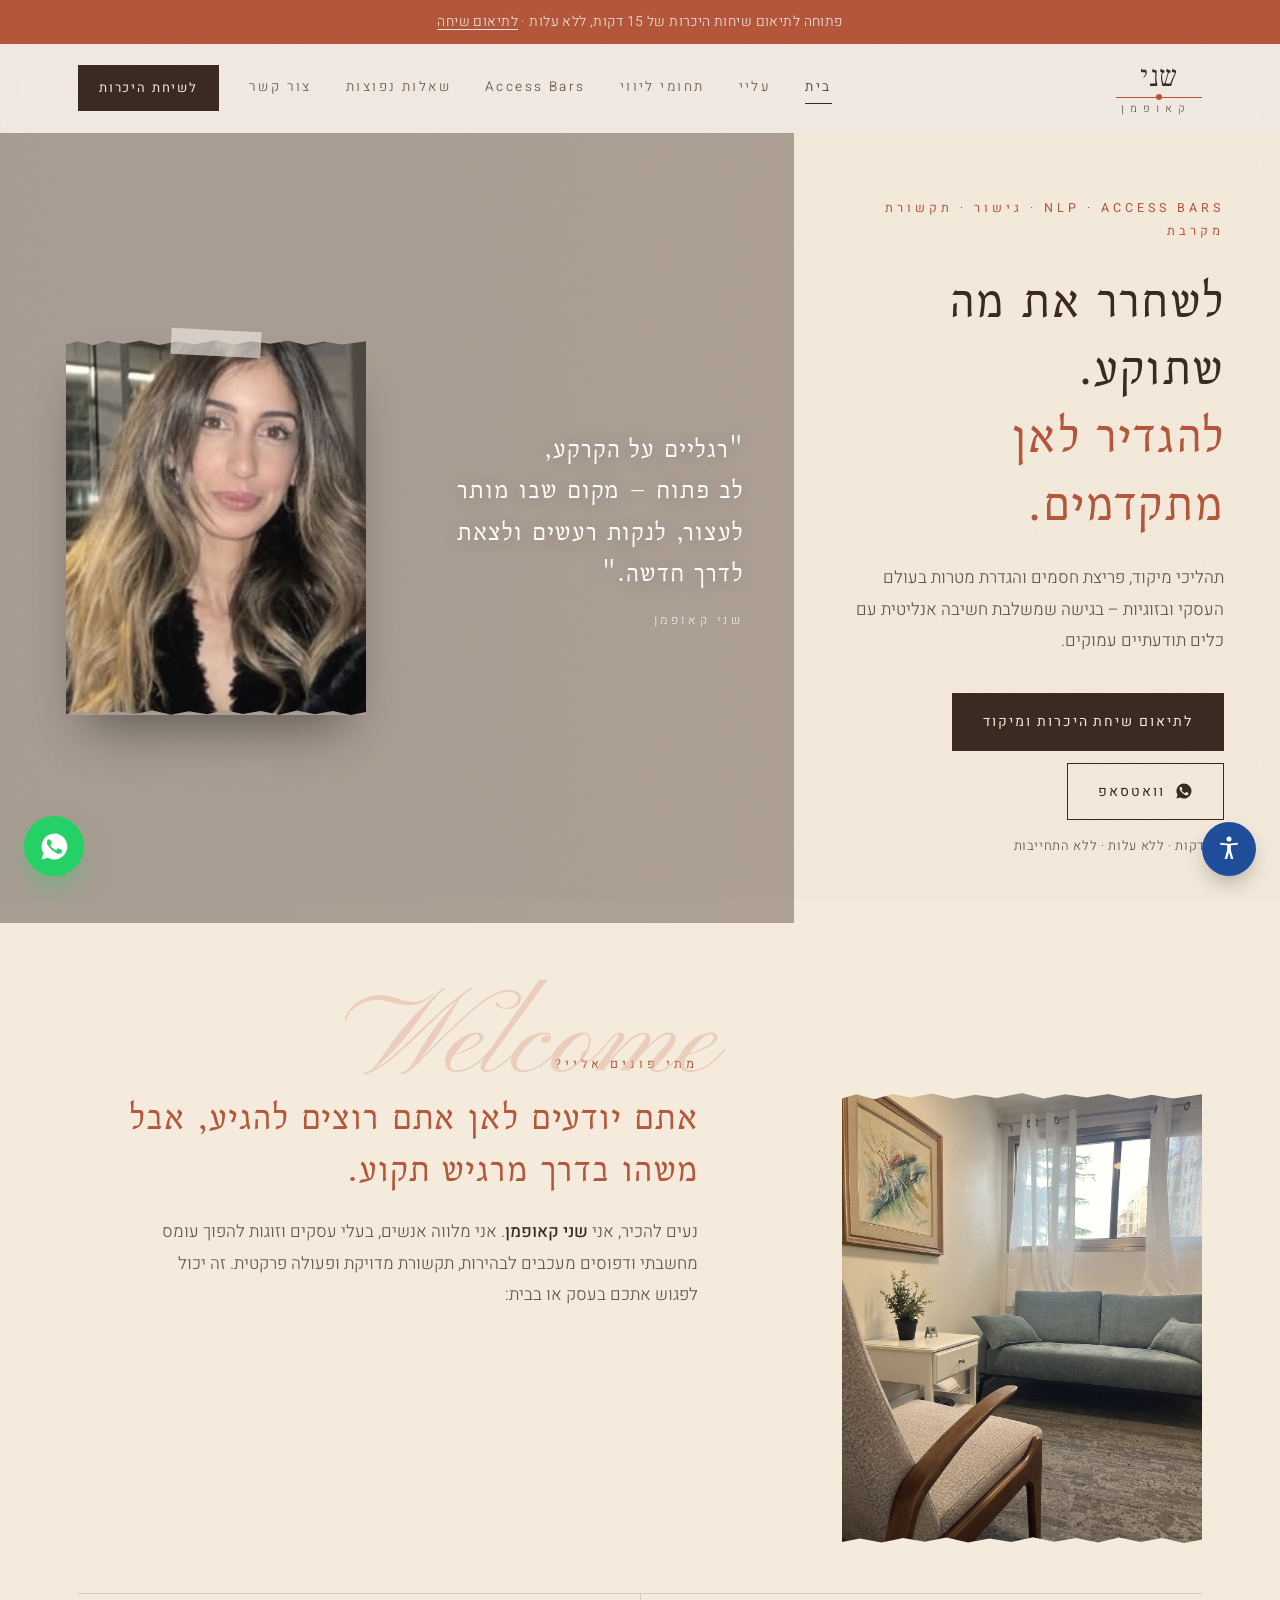
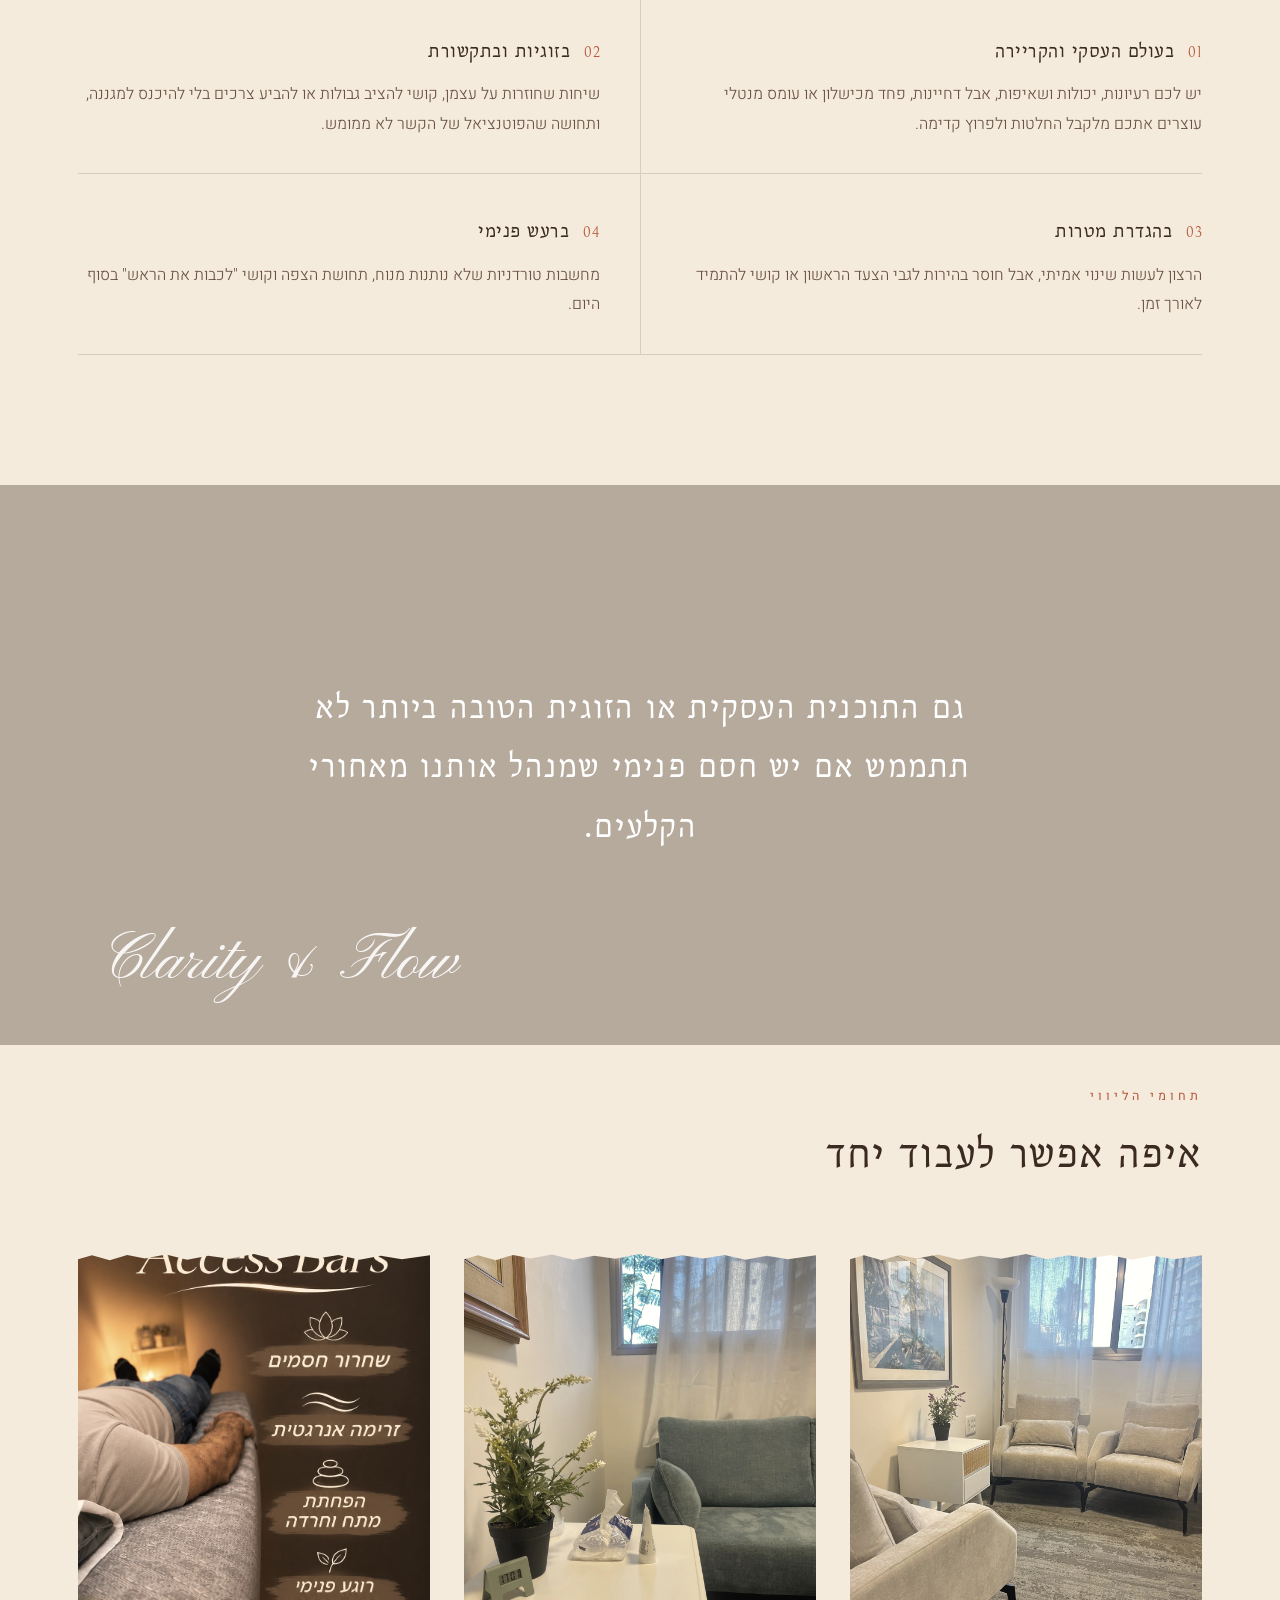
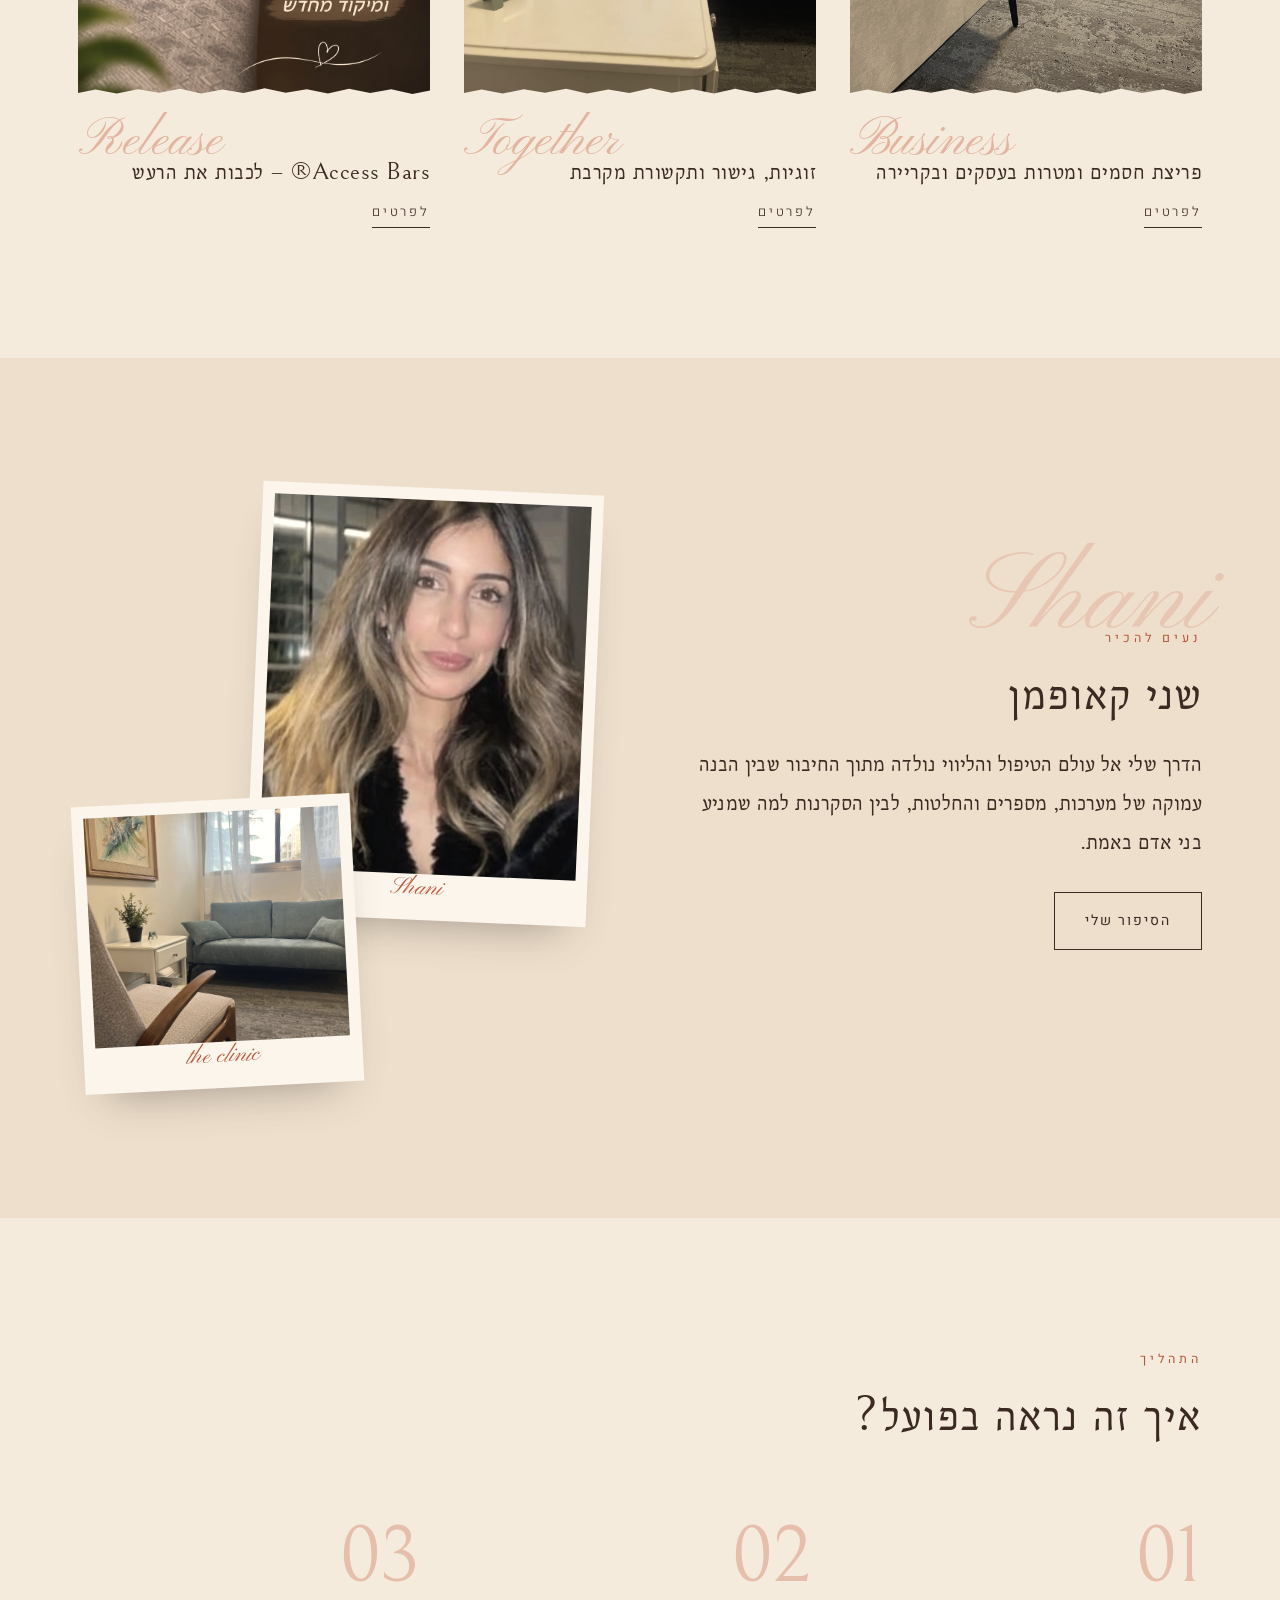
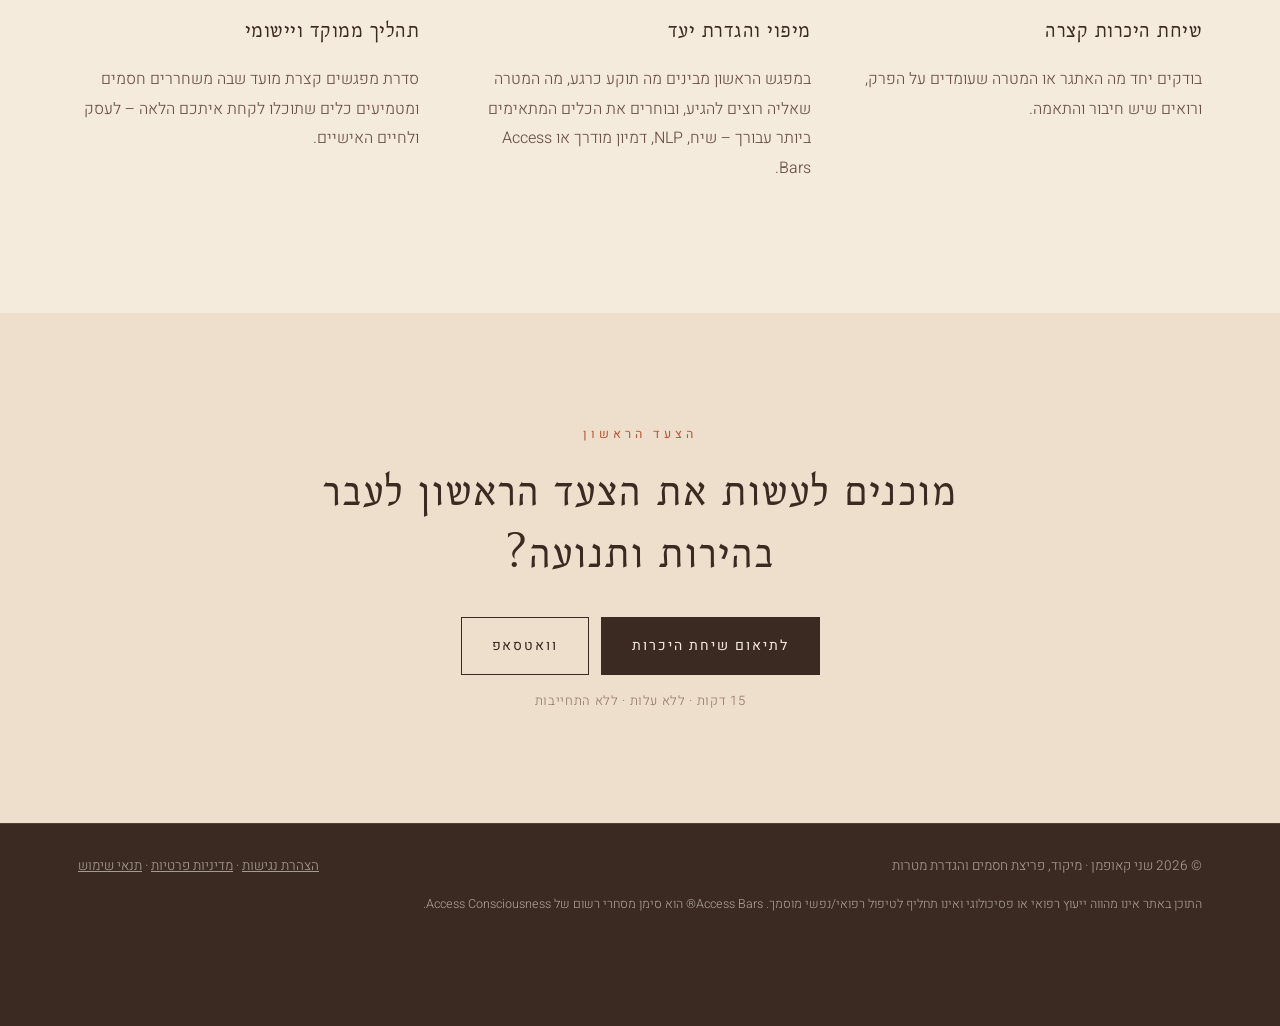
==== commit 93680365: "Apply terracotta palette Co-Authored-By: Claude Opus 5.5 <noreply@anthropic.com>" ====
--- a/index.html
+++ b/index.html
@@ -8,7 +8,7 @@
 <meta property="og:title" content="שני קאופמן | מיקוד, פריצת חסמים והגדרת מטרות">
 <meta property="og:description" content="תהליכי מיקוד, פריצת חסמים והגדרת מטרות בעסקים ובזוגיות – NLP, דמיון מודרך, Access Bars, גישור ותקשורת מקרבת.">
 <meta property="og:image" content="assets/shani.jpg">
-<meta name="theme-color" content="#F1ECE6">
+<meta name="theme-color" content="#F5EBDD">
 <link rel="icon" href="data:image/svg+xml,%3Csvg xmlns='http://www.w3.org/2000/svg' viewBox='0 0 64 64'%3E%3Crect width='64' height='64' rx='16' fill='%234A4038'/%3E%3Cpath d='M12 40c6 0 9-14 17-14s7 12 0 12-4-14 8-14h15' fill='none' stroke='%23F1ECE6' stroke-width='3.4' stroke-linecap='round'/%3E%3Ccircle cx='52' cy='24' r='3.2' fill='%23C4A68C'/%3E%3C/svg%3E">
 <link rel="preconnect" href="https://fonts.googleapis.com">
 <link rel="preconnect" href="https://fonts.gstatic.com" crossorigin>
--- a/assets/style.css
+++ b/assets/style.css
@@ -1,8 +1,8 @@
 
 :root{
-  --paper:#F1ECE6; --paper-2:#E9E2DA; --card:#F7F4F0;
-  --ink:#3E3631; --ink-soft:#6B615A; --muted:#968B82;
-  --taupe:#A6968A; --blush:#CDB6A7; --olive:#5A574A; --deep:#4A4038; --gold:#C4A68C;
+  --paper:#F5EBDD; --paper-2:#EEDFCC; --card:#FBF5EC;
+  --ink:#3B2A22; --ink-soft:#6A5246; --muted:#97796A;
+  --taupe:#B5573B; --blush:#E2B5A0; --olive:#B5573B; --deep:#3B2A22; --gold:#B5573B;
   --line:rgba(62,54,49,.16);
   --serif:'Bellefair','Frank Ruhl Libre',serif; --sans:'Heebo',system-ui,sans-serif; --script:'Pinyon Script',cursive;
   --max:1180px;
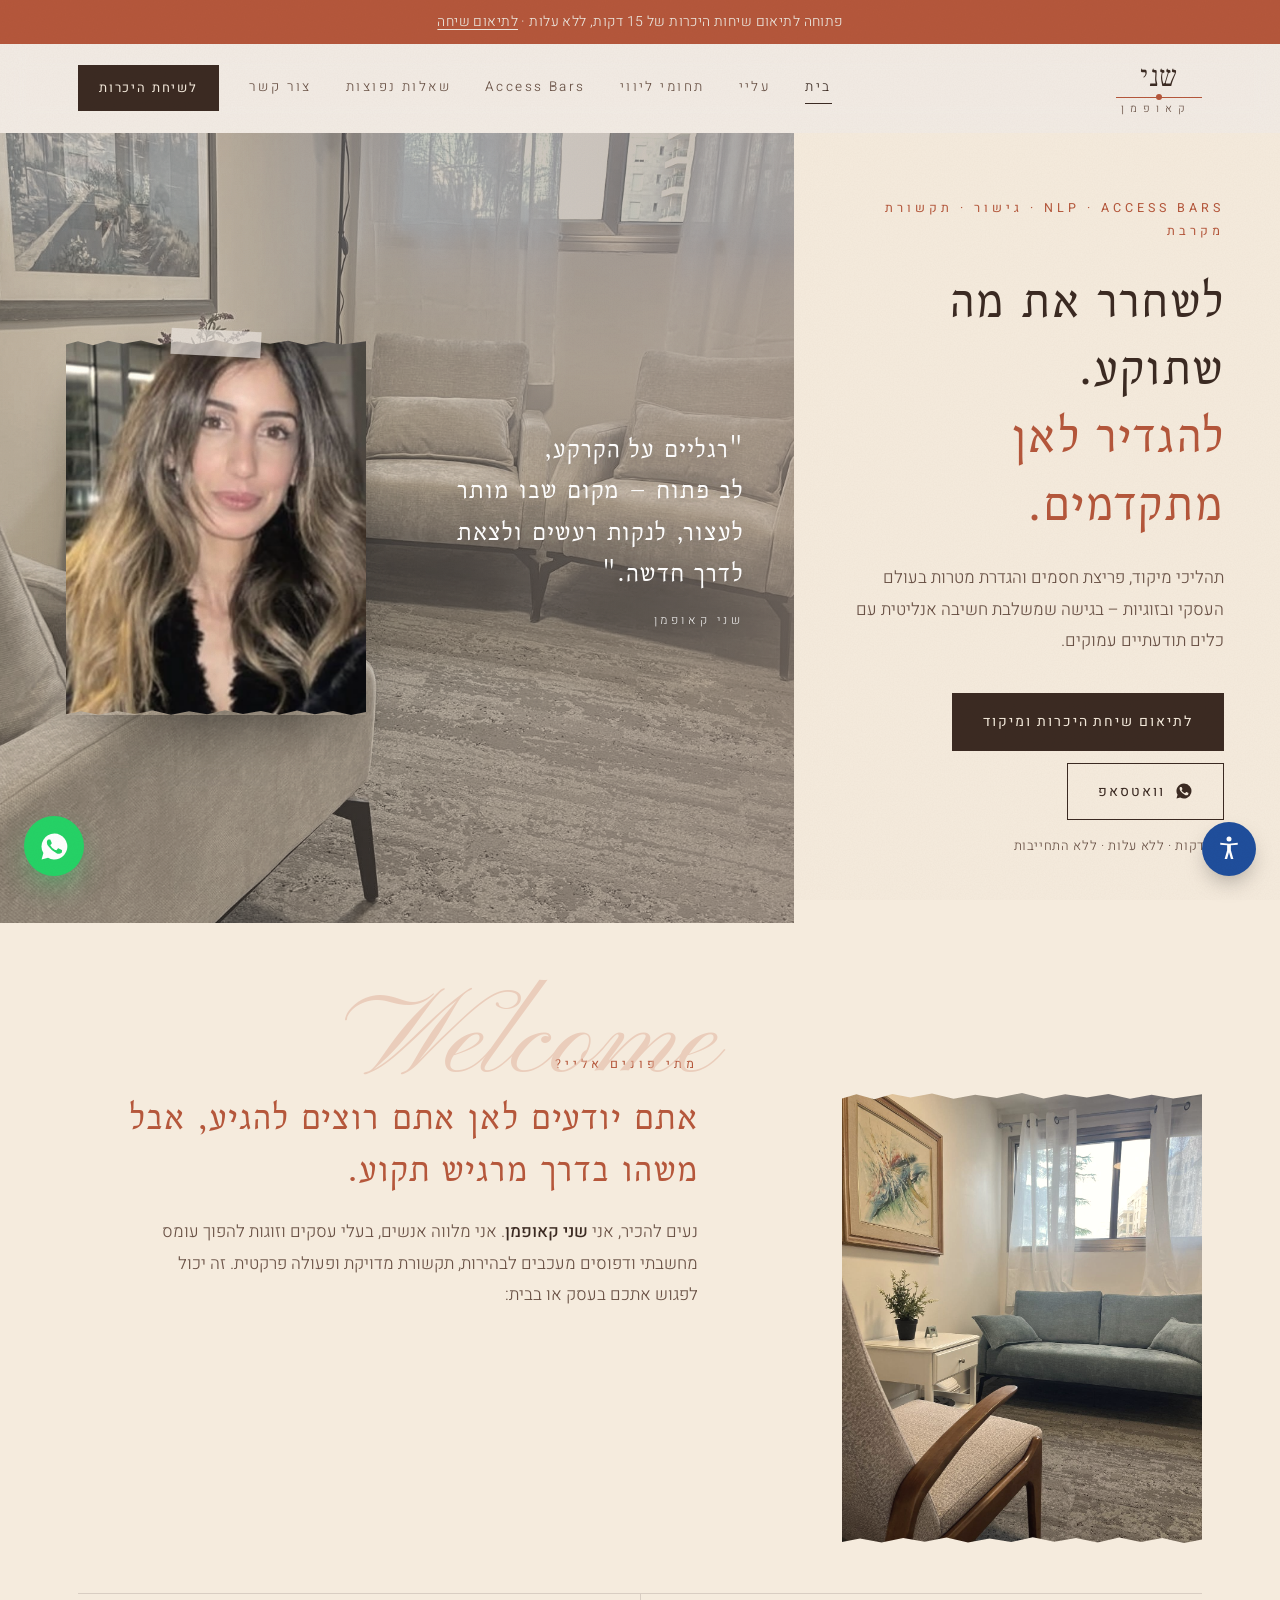
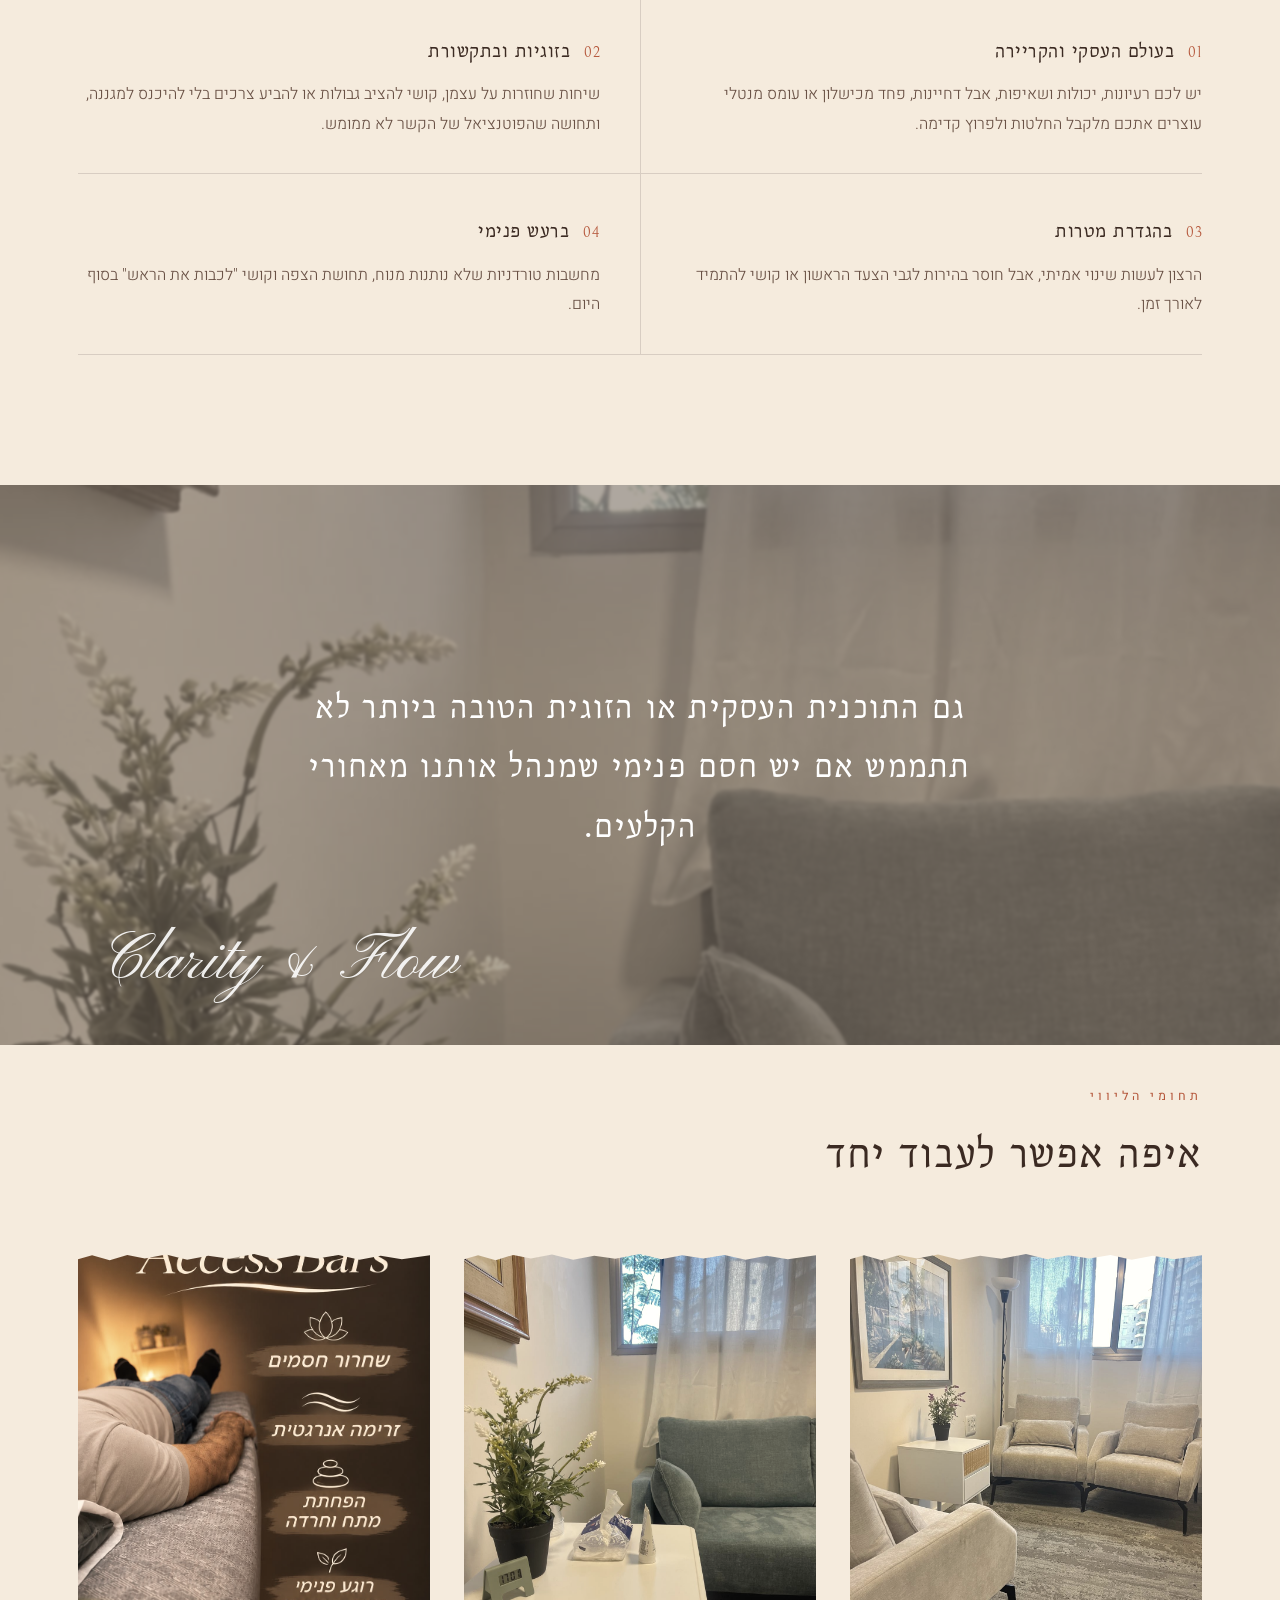
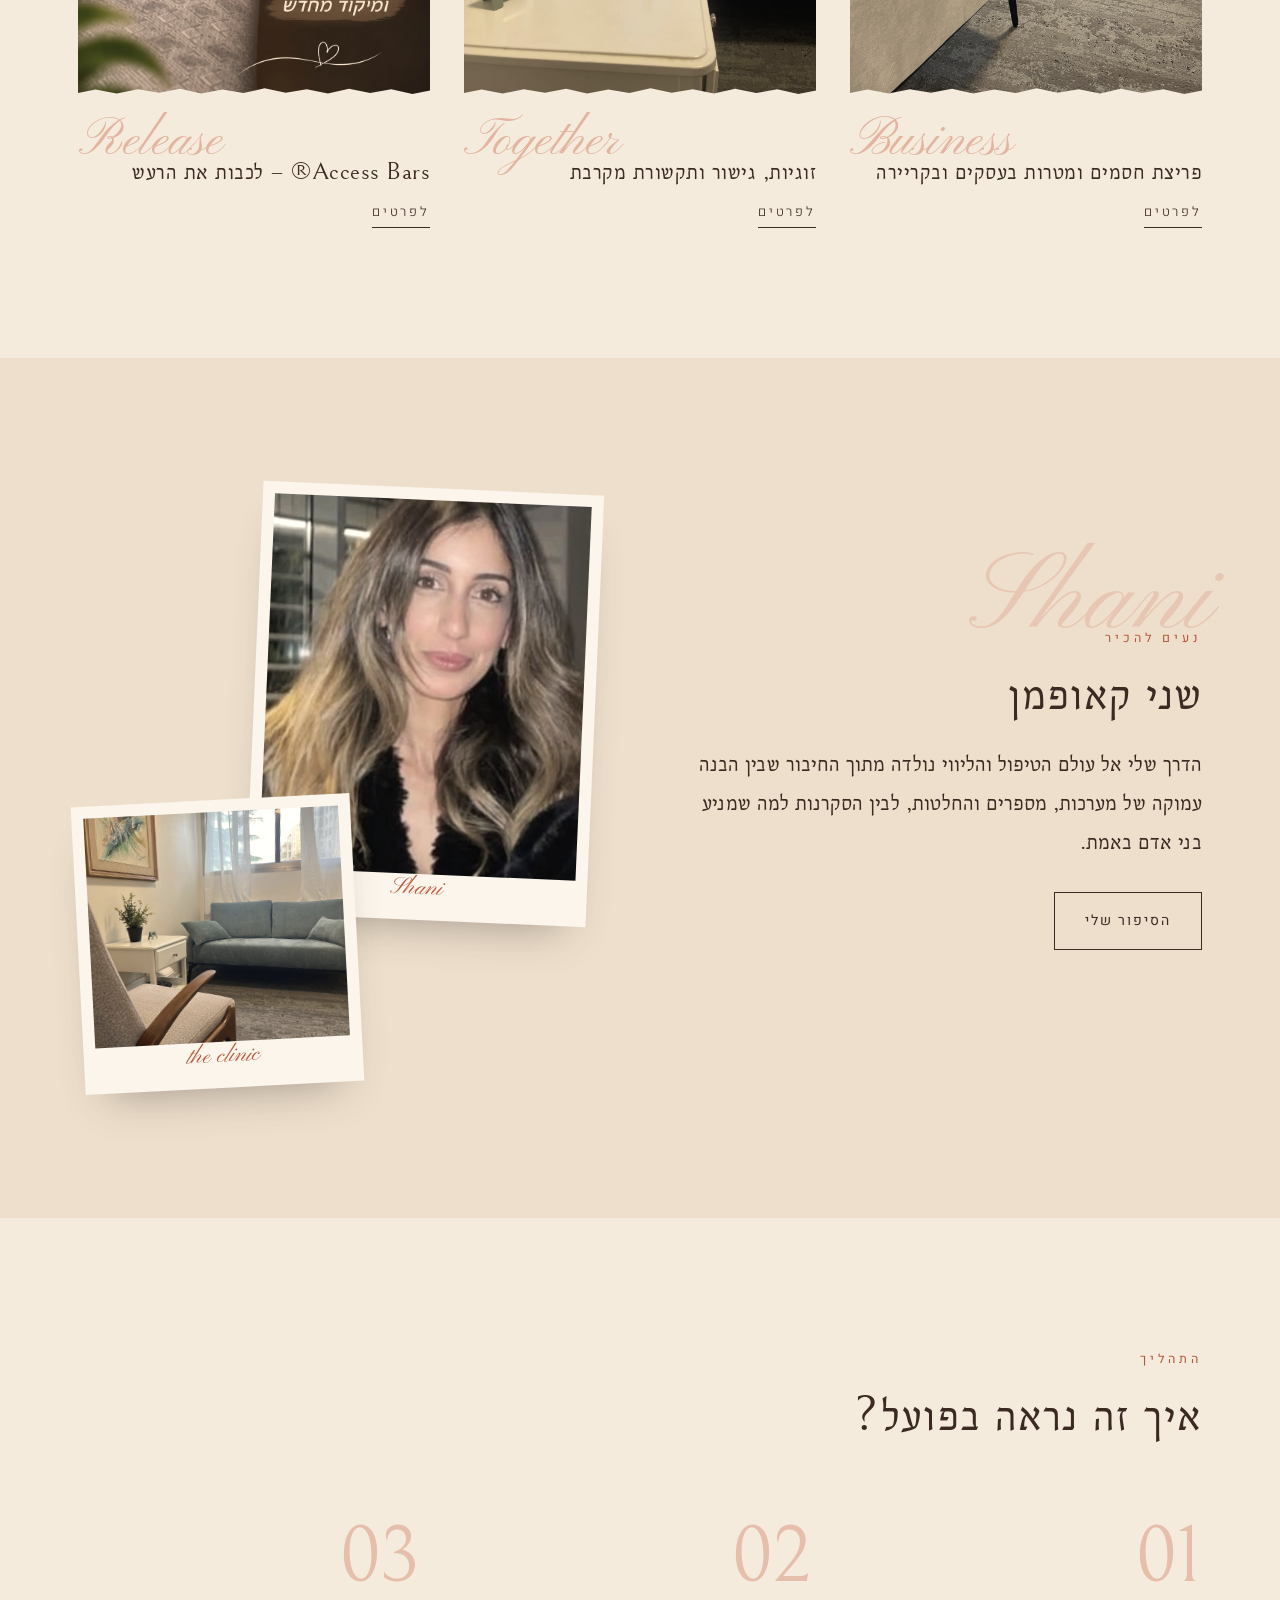
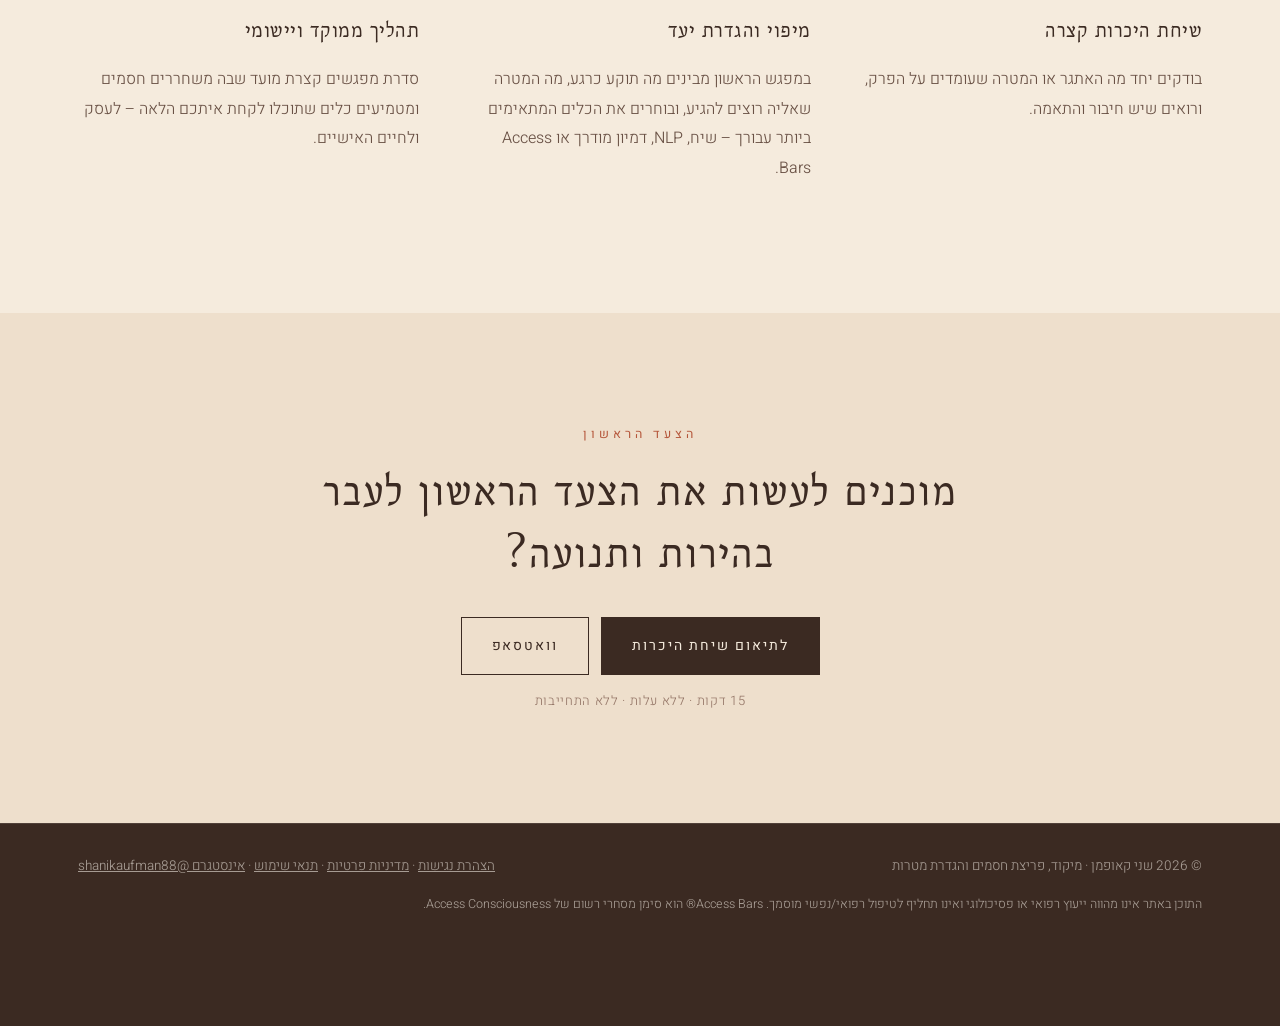
==== commit 5405bdc7: "Add Instagram links Co-Authored-By: Claude Opus 5.5 <noreply@anthropic.com>" ====
--- a/index.html
+++ b/index.html
@@ -94,7 +94,7 @@
 </main>
 <footer><div class="wrap">
   <span>© <span id="y"></span> שני קאופמן · מיקוד, פריצת חסמים והגדרת מטרות</span>
-  <span><a href="accessibility.html">הצהרת נגישות</a> · <a href="privacy.html">מדיניות פרטיות</a> · <a href="terms.html">תנאי שימוש</a></span>
+  <span><a href="accessibility.html">הצהרת נגישות</a> · <a href="privacy.html">מדיניות פרטיות</a> · <a href="terms.html">תנאי שימוש</a> · <a href="https://www.instagram.com/shanikaufman88/" target="_blank" rel="noopener">אינסטגרם @shanikaufman88</a></span>
   <span style="flex-basis:100%;font-size:12.5px">התוכן באתר אינו מהווה ייעוץ רפואי או פסיכולוגי ואינו תחליף לטיפול רפואי/נפשי מוסמך. Access Bars® הוא סימן מסחרי רשום של Access Consciousness.</span>
 </div></footer>
 <a class="fab wa-link" href="#" aria-label="שליחת הודעה בוואטסאפ"><svg viewBox="0 0 24 24" aria-hidden="true"><path d="M12 2a10 10 0 0 0-8.6 15.1L2 22l5-1.3A10 10 0 1 0 12 2zm5.8 14.2c-.2.7-1.4 1.3-2 1.4-.5.1-1.2.1-1.9-.1a17 17 0 0 1-6.9-6c-.5-.8-.9-1.8-.9-2.8 0-1 .5-1.6.8-1.9.3-.3.6-.3.8-.3h.6c.2 0 .4 0 .6.5l.9 2.1c.1.2.1.4 0 .5l-.4.6-.4.4c-.1.2-.3.3-.1.6.2.3.8 1.3 1.7 2.1 1.2 1 2.1 1.4 2.4 1.5.3.1.5.1.7-.1l.9-1.1c.2-.3.4-.2.7-.1l2 1c.3.1.5.2.5.3.1.2.1.7-.1 1.4z"/></svg></a>
--- a/assets/style.css
+++ b/assets/style.css
@@ -54,7 +54,7 @@
 .hero-txt .btns{display:flex;flex-wrap:wrap;gap:12px;margin-top:36px}
 .hero-note{font-size:13px;color:var(--muted);margin-top:14px;letter-spacing:.05em}
 .hero-vis{position:relative;overflow:hidden;background:#B9AEA4}
-.hero-vis .bg{position:absolute;inset:0;background:url(assets/clinic-2.jpg) center/cover;filter:sepia(.35) saturate(.5) brightness(.95);transform:scale(1.08);animation:slowzoom 24s ease-in-out infinite alternate}
+.hero-vis .bg{position:absolute;inset:0;background:url(clinic-2.jpg) center/cover;filter:sepia(.35) saturate(.5) brightness(.95);transform:scale(1.08);animation:slowzoom 24s ease-in-out infinite alternate}
 .hero-vis::after{content:"";position:absolute;inset:0;background:linear-gradient(90deg,rgba(74,64,56,.15),rgba(166,150,138,.55))}
 @keyframes slowzoom{to{transform:scale(1.16)}}
 .hero-vis .inner{position:relative;z-index:2;height:100%;display:grid;grid-template-columns:1fr 1fr;align-items:center;gap:30px;padding:60px 50px}
@@ -86,7 +86,7 @@
 
 /* quote band */
 .band{position:relative;min-height:560px;display:grid;place-items:center;overflow:hidden;text-align:center;padding:100px 24px}
-.band .bg{position:absolute;inset:0;background:url(assets/clinic-1.jpg) center 30%/cover;filter:sepia(.45) saturate(.45) brightness(.9) blur(1.5px);transform:scale(1.05)}
+.band .bg{position:absolute;inset:0;background:url(clinic-1.jpg) center 30%/cover;filter:sepia(.45) saturate(.45) brightness(.9) blur(1.5px);transform:scale(1.05)}
 .band::after{content:"";position:absolute;inset:0;background:rgba(120,106,94,.5)}
 .band blockquote{position:relative;z-index:2;max-width:760px;color:#fff;font-family:var(--serif);font-size:clamp(26px,3.2vw,42px);line-height:1.45;letter-spacing:.03em}
 .band .script{position:absolute;z-index:2;bottom:50px;left:8%;color:#fff;font-size:64px;opacity:.9}
